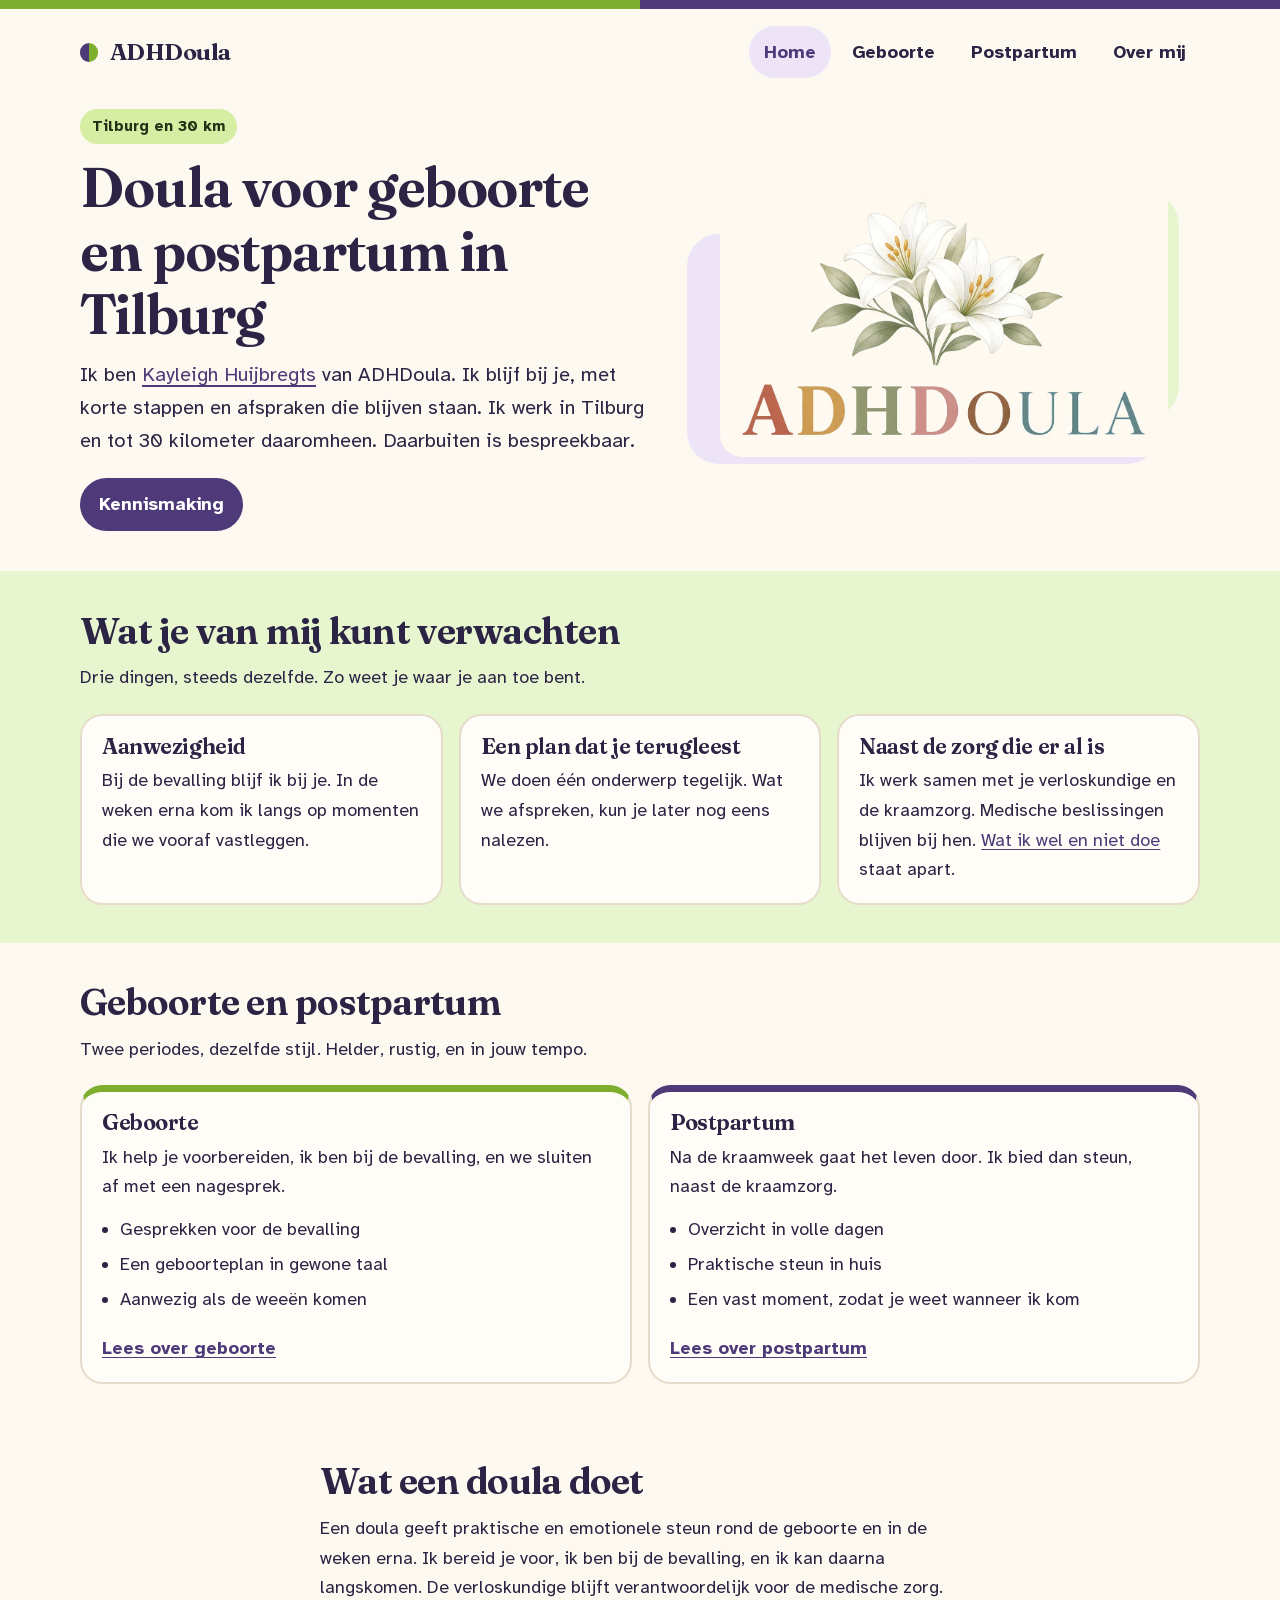
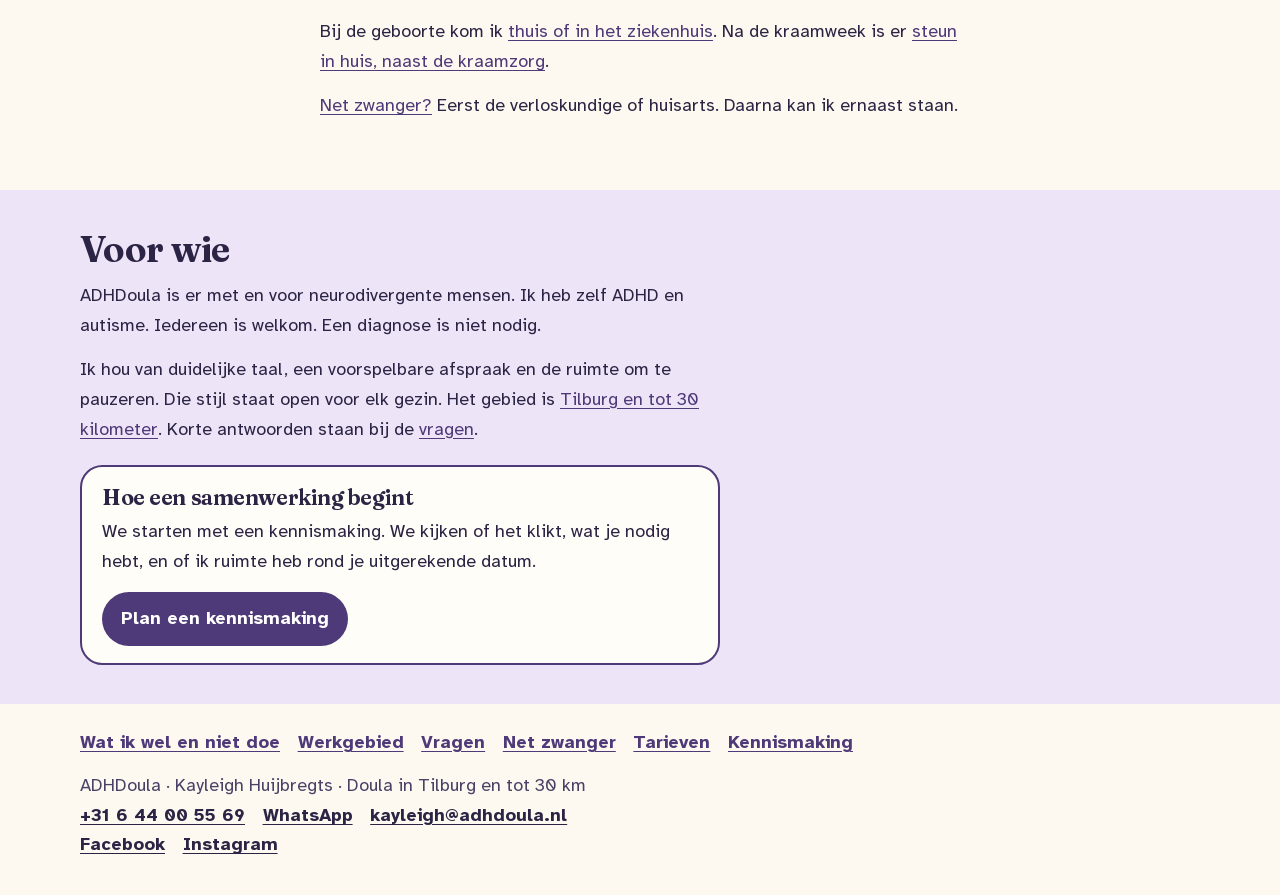
==== index.html @ a1ac937a "Zet WhatsApp weer bij het telefoonnummer. Hetzelfde nummer opent WhatsApp. De link staat in elke voe" ====
<!DOCTYPE html>
<html lang="nl">
<head>
  <meta charset="utf-8">
  <meta name="viewport" content="width=device-width, initial-scale=1">
  <title>Doula in Tilburg voor geboorte en postpartum | ADHDoula</title>
  <meta name="description" content="Kayleigh Huijbregts is doula voor geboorte en postpartum in Tilburg en tot 30 kilometer. Daarbuiten is bespreekbaar. Iedereen is welkom.">
  <link rel="icon" href="assets/logo.png" type="image/png">
  <link rel="stylesheet" href="css/styles.css">
  <link rel="canonical" href="https://www.adhdoula.nl/">
  <link rel="alternate" type="text/markdown" href="https://www.adhdoula.nl/index.md" title="Markdown">
  <meta property="og:title" content="Doula in Tilburg voor geboorte en postpartum | ADHDoula">
  <meta property="og:description" content="Kayleigh Huijbregts is doula voor geboorte en postpartum in Tilburg en tot 30 kilometer. Daarbuiten is bespreekbaar. Iedereen is welkom.">
  <meta property="og:url" content="https://www.adhdoula.nl/">
  <meta property="og:type" content="website">
  <meta property="og:locale" content="nl_NL">
  <meta property="og:site_name" content="ADHDoula">
  <meta property="og:image" content="https://www.adhdoula.nl/assets/logo.png">
  <script type="application/ld+json">
  {
    "@context": "https://schema.org",
    "@graph": [
      {
        "@type": "ProfessionalService",
        "@id": "https://www.adhdoula.nl/#practice",
        "name": "ADHDoula",
        "description": "Doula voor geboorte en postpartum in Tilburg en tot 30 kilometer daaromheen.",
        "url": "https://www.adhdoula.nl/",
        "image": "https://www.adhdoula.nl/assets/logo.png",
        "telephone": "+31644005569",
        "email": "kayleigh@adhdoula.nl",
        "areaServed": [
          { "@type": "City", "name": "Tilburg", "containedInPlace": { "@type": "Country", "name": "Nederland" } },
          {
            "@type": "GeoCircle",
            "geoMidpoint": { "@type": "GeoCoordinates", "latitude": 51.555, "longitude": 5.091 },
            "geoRadius": 30000
          }
        ],
        "founder": { "@id": "https://www.adhdoula.nl/over-mij.html#kayleigh" },
        "sameAs": [
          "https://www.facebook.com/p/ADHDoula-61594809255128/",
          "https://www.instagram.com/adhdoula_/"
        ],
        "knowsLanguage": "nl"
      },
      {
        "@type": "Person",
        "@id": "https://www.adhdoula.nl/over-mij.html#kayleigh",
        "name": "Kayleigh Huijbregts",
        "jobTitle": "Doula",
        "url": "https://www.adhdoula.nl/over-mij.html",
        "sameAs": [
          "https://www.facebook.com/p/ADHDoula-61594809255128/",
          "https://www.instagram.com/adhdoula_/"
        ],
        "worksFor": { "@id": "https://www.adhdoula.nl/#practice" }
      },
      {
        "@type": "WebSite",
        "@id": "https://www.adhdoula.nl/#website",
        "name": "ADHDoula",
        "url": "https://www.adhdoula.nl/",
        "inLanguage": "nl",
        "publisher": { "@id": "https://www.adhdoula.nl/#practice" }
      }
    ]
  }
  </script>
</head>
<body>
  <a class="skip" href="#inhoud">Ga naar de inhoud</a>
  <header class="site-header wrap">
    <a class="brand" href="index.html">
      <span class="brand-dot" aria-hidden="true"></span>
      ADHDoula
    </a>
    <nav class="nav" aria-label="Hoofdmenu">
      <a href="index.html" aria-current="page">Home</a>
      <a href="geboorte.html">Geboorte</a>
      <a href="postpartum.html">Postpartum</a>
      <a href="over-mij.html">Over mij</a>
    </nav>
  </header>

  <main id="inhoud">
    <section class="hero wrap">
      <div>
        <p class="kicker">Tilburg en 30 km</p>
        <h1>Doula voor geboorte en postpartum in Tilburg</h1>
        <p class="lede">Ik ben <a href="over-mij.html">Kayleigh Huijbregts</a> van ADHDoula. Ik blijf bij je, met korte stappen en afspraken die blijven staan. Ik werk in Tilburg en tot 30 kilometer daaromheen. Daarbuiten is bespreekbaar.</p>
        <a class="button" href="kennismaking.html">Kennismaking</a>
      </div>
      <div class="portrait">
        <img src="assets/logo.png" width="1223" height="748" alt="Logo van ADHDoula: twee witte lelies boven de naam.">
      </div>
    </section>

    <section class="band band-apple" aria-labelledby="verwachten">
      <div class="wrap">
        <div class="section-intro">
          <h2 id="verwachten">Wat je van mij kunt verwachten</h2>
          <p>Drie dingen, steeds dezelfde. Zo weet je waar je aan toe bent.</p>
        </div>
        <div class="cards">
          <article class="card">
            <h3>Aanwezigheid</h3>
            <p>Bij de bevalling blijf ik bij je. In de weken erna kom ik langs op momenten die we vooraf vastleggen.</p>
          </article>
          <article class="card">
            <h3>Een plan dat je terugleest</h3>
            <p>We doen één onderwerp tegelijk. Wat we afspreken, kun je later nog eens nalezen.</p>
          </article>
          <article class="card">
            <h3>Naast de zorg die er al is</h3>
            <p>Ik werk samen met je verloskundige en de kraamzorg. Medische beslissingen blijven bij hen. <a href="wel-en-niet.html">Wat ik wel en niet doe</a> staat apart.</p>
          </article>
        </div>
      </div>
    </section>

    <section class="band" aria-labelledby="diensten">
      <div class="wrap">
        <div class="section-intro">
          <h2 id="diensten">Geboorte en postpartum</h2>
          <p>Twee periodes, dezelfde stijl. Helder, rustig, en in jouw tempo.</p>
        </div>
        <div class="services">
          <article class="service">
            <h3>Geboorte</h3>
            <p>Ik help je voorbereiden, ik ben bij de bevalling, en we sluiten af met een nagesprek.</p>
            <ul>
              <li>Gesprekken voor de bevalling</li>
              <li>Een geboorteplan in gewone taal</li>
              <li>Aanwezig als de weeën komen</li>
            </ul>
            <a class="more" href="geboorte.html">Lees over geboorte</a>
          </article>
          <article class="service service-postpartum">
            <h3>Postpartum</h3>
            <p>Na de kraamweek gaat het leven door. Ik bied dan steun, naast de kraamzorg.</p>
            <ul>
              <li>Overzicht in volle dagen</li>
              <li>Praktische steun in huis</li>
              <li>Een vast moment, zodat je weet wanneer ik kom</li>
            </ul>
            <a class="more" href="postpartum.html">Lees over postpartum</a>
          </article>
        </div>
      </div>
    </section>

    <section class="band" aria-labelledby="wat-is">
      <div class="wrap prose">
        <h2 id="wat-is">Wat een doula doet</h2>
        <p>Een doula geeft praktische en emotionele steun rond de geboorte en in de weken erna. Ik bereid je voor, ik ben bij de bevalling, en ik kan daarna langskomen. De verloskundige blijft verantwoordelijk voor de medische zorg.</p>
        <p>Bij de geboorte kom ik <a href="geboorte.html">thuis of in het ziekenhuis</a>. Na de kraamweek is er <a href="postpartum.html">steun in huis, naast de kraamzorg</a>.</p>
        <p><a href="net-zwanger.html">Net zwanger?</a> Eerst de verloskundige of huisarts. Daarna kan ik ernaast staan.</p>
      </div>
    </section>

    <section class="band band-purple" aria-labelledby="voor-wie">
      <div class="wrap">
        <div class="section-intro">
          <h2 id="voor-wie">Voor wie</h2>
          <p>ADHDoula is er met en voor neurodivergente mensen. Ik heb zelf ADHD en autisme. Iedereen is welkom. Een diagnose is niet nodig.</p>
          <p>Ik hou van duidelijke taal, een voorspelbare afspraak en de ruimte om te pauzeren. Die stijl staat open voor elk gezin. Het gebied is <a href="werkgebied.html">Tilburg en tot 30 kilometer</a>. Korte antwoorden staan bij de <a href="vragen.html">vragen</a>.</p>
        </div>
        <div class="note">
          <h3>Hoe een samenwerking begint</h3>
          <p>We starten met een kennismaking. We kijken of het klikt, wat je nodig hebt, en of ik ruimte heb rond je uitgerekende datum.</p>
          <p><a class="button" href="kennismaking.html">Plan een kennismaking</a></p>
        </div>
      </div>
    </section>
  </main>

  <footer class="site-footer wrap">
    <nav class="footer-nav" aria-label="Meer over de praktijk">
      <a href="wel-en-niet.html">Wat ik wel en niet doe</a>
      <a href="werkgebied.html">Werkgebied</a>
      <a href="vragen.html">Vragen</a>
      <a href="net-zwanger.html">Net zwanger</a>
      <a href="tarieven.html">Tarieven</a>
      <a href="kennismaking.html">Kennismaking</a>
    </nav>
    <p>ADHDoula · Kayleigh Huijbregts · Doula in Tilburg en tot 30 km</p>
    <p class="footer-contact"><a href="tel:+31644005569">+31 6 44 00 55 69</a><a href="https://wa.me/31644005569">WhatsApp</a><a href="mailto:kayleigh@adhdoula.nl">kayleigh@adhdoula.nl</a></p>
    <p class="footer-contact"><a rel="me" href="https://www.facebook.com/p/ADHDoula-61594809255128/">Facebook</a><a rel="me" href="https://www.instagram.com/adhdoula_/">Instagram</a></p>
  </footer>
</body>
</html>
---- css/styles.css ----
/* Atkinson Hyperlegible © Braille Institute. Fraunces © The Fraunces Project Authors.
   Both under the SIL Open Font License 1.1. Latin subset only. */

@font-face {
  font-family: "Atkinson Hyperlegible";
  font-style: normal;
  font-weight: 400;
  font-display: swap;
  src: url("../assets/fonts/atkinson-regular.woff2") format("woff2");
}

@font-face {
  font-family: "Atkinson Hyperlegible";
  font-style: italic;
  font-weight: 400;
  font-display: swap;
  src: url("../assets/fonts/atkinson-italic.woff2") format("woff2");
}

@font-face {
  font-family: "Atkinson Hyperlegible";
  font-style: normal;
  font-weight: 700;
  font-display: swap;
  src: url("../assets/fonts/atkinson-bold.woff2") format("woff2");
}

@font-face {
  font-family: "Fraunces";
  font-style: normal;
  font-weight: 500 700;
  font-display: swap;
  src: url("../assets/fonts/fraunces-latin.woff2") format("woff2");
}

:root {
  --cream: #fdf9f0;
  --ink: #2c2444;
  --ink-soft: #4a4166;
  --purple: #4e3a78;
  --apple: #7eae2e;
  --apple-deep: #2f5d12;
  --apple-soft: #e7f6cf;
  --apple-mid: #d5eea4;
  --purple-soft: #ede4f8;
  --line: #e6dccb;
  --serif: "Fraunces", "Iowan Old Style", Palatino, Georgia, serif;
  --sans: "Atkinson Hyperlegible", "Avenir Next", "Segoe UI", sans-serif;
  --wrap: 70rem;
  --content: 40rem;
}

*,
*::before,
*::after {
  box-sizing: border-box;
}

html {
  scroll-behavior: auto;
}

body {
  margin: 0;
  background: var(--cream);
  color: var(--ink);
  font-family: var(--sans);
  font-size: 1.125rem;
  line-height: 1.65;
  overflow-x: clip;
}

body::before {
  content: "";
  display: block;
  height: 0.55rem;
  background: linear-gradient(90deg, var(--apple) 0 50%, var(--purple) 50% 100%);
}

img {
  max-width: 100%;
  height: auto;
  display: block;
}

a {
  color: var(--purple);
  text-underline-offset: 0.18em;
}

a:hover {
  color: var(--apple-deep);
}

:focus-visible {
  outline: 3px solid var(--apple-deep);
  outline-offset: 3px;
}

.skip {
  position: absolute;
  left: 1rem;
  top: -4rem;
  background: var(--ink);
  color: var(--cream);
  padding: 0.6rem 0.9rem;
  border-radius: 0.6rem;
  z-index: 5;
}

.skip:focus {
  top: 0.8rem;
}

.wrap {
  width: min(calc(100% - 2rem), var(--wrap));
  margin-inline: auto;
}

.site-header {
  display: flex;
  align-items: center;
  justify-content: space-between;
  gap: 1rem;
  padding: 1.1rem 0 0.4rem;
}

.brand {
  display: inline-flex;
  align-items: center;
  gap: 0.7rem;
  color: var(--ink);
  text-decoration: none;
  font-family: var(--serif);
  font-size: 1.45rem;
  font-weight: 650;
  letter-spacing: -0.02em;
}

.brand-dot {
  width: 1.15rem;
  height: 1.15rem;
  border-radius: 50%;
  background: conic-gradient(var(--apple) 0 50%, var(--purple) 50% 100%);
  flex: none;
}

.nav {
  display: flex;
  flex-wrap: wrap;
  gap: 0.35rem;
}

.nav a {
  color: var(--ink);
  text-decoration: none;
  font-weight: 700;
  padding: 0.7rem 0.95rem;
  border-radius: 999px;
  min-height: 2.75rem;
  display: inline-flex;
  align-items: center;
}

.nav a[aria-current="page"] {
  background: var(--purple-soft);
  color: var(--purple);
}

.nav a:hover {
  background: var(--apple-soft);
  color: var(--apple-deep);
}

.hero {
  display: grid;
  grid-template-columns: minmax(0, 1.05fr) minmax(0, 0.95fr);
  gap: 2rem 2.5rem;
  align-items: center;
  padding: 1.5rem 0 2.5rem;
}

.hero > * {
  min-width: 0;
}

.kicker {
  display: inline-block;
  margin: 0 0 0.8rem;
  padding: 0.3rem 0.75rem;
  border-radius: 999px;
  background: var(--apple-mid);
  color: #243016;
  font-weight: 700;
  font-size: 0.95rem;
}

h1,
h2,
h3 {
  font-family: var(--serif);
  font-weight: 650;
  line-height: 1.15;
  letter-spacing: -0.02em;
  margin: 0 0 0.7rem;
}

h1 {
  font-size: clamp(2.15rem, 4.4vw, 3.45rem);
  max-width: 16em;
}

h2 {
  font-size: clamp(1.7rem, 3vw, 2.3rem);
}

h3 {
  font-size: 1.35rem;
  margin-bottom: 0.4rem;
}

.lede {
  font-size: 1.25rem;
  max-width: 36rem;
  margin: 0 0 1.3rem;
}

.button {
  display: inline-flex;
  align-items: center;
  min-height: 3rem;
  padding: 0.75rem 1.2rem;
  border-radius: 999px;
  background: var(--purple);
  color: #fff;
  font-weight: 700;
  text-decoration: none;
}

.button:hover {
  background: var(--apple-deep);
  color: #fff;
}

.portrait {
  position: relative;
  min-height: 18rem;
  display: grid;
  place-items: center;
}

.portrait::before,
.portrait::after {
  content: "";
  position: absolute;
  border-radius: 2rem;
}

.portrait::before {
  inset: 6% 4% 16% 10%;
  background: var(--apple-soft);
}

.portrait::after {
  inset: 20% 8% 0 0;
  background: var(--purple-soft);
}

.portrait img.portrait-photo {
  width: min(100%, 24rem);
  height: auto;
  object-fit: contain;
}

.portrait img {
  position: relative;
  z-index: 1;
  width: min(100%, 28rem);
  background: var(--cream);
  border-radius: 1.4rem;
}

.band {
  padding: 2.4rem 0;
}

.band-apple {
  background: var(--apple-soft);
}

.band-purple {
  background: var(--purple-soft);
}

.section-intro {
  max-width: var(--content);
  margin-bottom: 1.3rem;
}

.section-intro p,
.prose p {
  margin: 0 0 0.9rem;
}

.cards,
.services {
  display: grid;
  gap: 1rem;
}

.cards {
  grid-template-columns: repeat(3, minmax(0, 1fr));
}

.services {
  grid-template-columns: repeat(2, minmax(0, 1fr));
}

.card,
.service,
.note {
  background: #fffdf8;
  border: 2px solid var(--line);
  border-radius: 1.4rem;
  padding: 1.2rem 1.25rem 1.1rem;
}

.card p,
.service p,
.note p {
  margin: 0;
}

.service {
  border-top: 0.45rem solid var(--apple);
}

.note {
  border-color: var(--purple);
}

.note p + p {
  margin-top: 0.95rem;
}

.service-postpartum {
  border-top-color: var(--purple);
}

.service ul,
.steps {
  margin: 0.8rem 0 0;
  padding-left: 1.15rem;
}

.service li,
.steps li {
  margin: 0.35rem 0;
}

.prose {
  max-width: var(--content);
  padding-bottom: 1rem;
}

.note {
  max-width: var(--content);
  border: 2px solid var(--purple);
}

.crumbs {
  margin: 0 0 0.7rem;
  color: var(--ink-soft);
  font-size: 0.95rem;
}

.crumbs a {
  font-weight: 700;
}

.page-intro {
  padding: 1.7rem 0 0.2rem;
}

.page-intro h1 {
  max-width: 18em;
}

.more {
  display: inline-block;
  margin-top: 0.85rem;
  font-weight: 700;
}

.site-footer {
  padding: 1.5rem 0 2.2rem;
  color: var(--ink-soft);
}

.footer-nav {
  display: flex;
  flex-wrap: wrap;
  gap: 0.35rem 1.1rem;
  margin-bottom: 0.85rem;
}

.footer-nav a {
  font-weight: 700;
}

.footer-nav a[aria-current="page"] {
  color: var(--apple-deep);
}

.site-footer p {
  margin: 0;
}

.footer-contact {
  display: flex;
  flex-wrap: wrap;
  gap: 0.35rem 1.1rem;
  margin-top: 0.7rem;
}

.footer-contact a {
  color: var(--ink);
  font-weight: 700;
}

.contact-link {
  font-size: 1.35rem;
  font-weight: 700;
}

.service .contact-note {
  margin-top: 0.45rem;
}

.social-line {
  margin: 1.1rem 0 0;
}

.form-card {
  max-width: var(--content);
  background: #fffdf8;
  border: 2px solid var(--line);
  border-radius: 1.4rem;
  padding: 1.25rem 1.25rem 1.35rem;
}

.form-row {
  margin: 0 0 1.05rem;
}

.form-row label {
  display: block;
  margin-bottom: 0.35rem;
  font-weight: 700;
}

.form-row .hint {
  display: block;
  margin-top: 0.3rem;
  color: var(--ink-soft);
  font-size: 0.95rem;
}

.form-row input,
.form-row textarea {
  width: 100%;
  margin: 0;
  padding: 0.75rem 0.85rem;
  border: 2px solid var(--line);
  border-radius: 0.9rem;
  background: #fff;
  color: var(--ink);
  font: inherit;
  font-size: 1.125rem;
}

.form-row textarea {
  min-height: 9rem;
  resize: vertical;
}

.form-row input:focus,
.form-row textarea:focus {
  outline: 3px solid var(--purple);
  outline-offset: 2px;
  border-color: var(--purple);
}

button.button {
  border: 0;
  cursor: pointer;
  font: inherit;
  font-weight: 700;
}

.form-honey {
  display: none;
}

.poster {
  max-width: 40rem;
  margin: 0 auto;
  padding: 1.4rem 1.2rem 1.15rem;
  background: #fffdf8;
  border: 2px solid var(--line);
  border-radius: 1.6rem;
}

.poster-lilies {
  width: min(18rem, 78%);
  height: auto;
  margin: 0.2rem auto 1.15rem;
}

.poster-steps {
  list-style: none;
  margin: 0;
  padding: 0;
  display: grid;
  gap: 0.8rem;
}

.poster-steps li {
  display: grid;
  grid-template-columns: auto minmax(0, 1fr);
  gap: 0.35rem 0.95rem;
  align-items: center;
  margin: 0;
  padding: 0.95rem 1.1rem;
  border-radius: 1.25rem;
}

.step-num {
  font-family: var(--serif);
  font-weight: 650;
  font-size: 2.5rem;
  line-height: 1;
  min-width: 1.5rem;
}

.step-title {
  margin: 0;
  font-weight: 700;
  font-size: 1.2rem;
  line-height: 1.3;
}

.step-note {
  margin: 0.15rem 0 0;
  color: var(--ink-soft);
  font-size: 1.05rem;
  line-height: 1.4;
}

/* Alleen deze poster, dezelfde drie pastels als de social post. Geen nieuwe huiskleur. */
.step-midwife { background: #d0e8c8; }
.step-thoughts { background: #b8e0f0; }
.step-one { background: #d0c8f0; }

.page-net-zwanger .page-intro {
  padding-bottom: 0.6rem;
}

.page-net-zwanger .page-intro h1 {
  margin-bottom: 1.15rem;
}

.page-net-zwanger .lede {
  line-height: 1.55;
  margin-bottom: 0.4rem;
}

.page-net-zwanger .section-intro h2,
.page-net-zwanger .prose h2,
.page-net-zwanger .note h2 {
  margin-bottom: 1rem;
}

.page-net-zwanger .prose h2 {
  margin-top: 2.6rem;
}

.page-net-zwanger .prose h2:first-child {
  margin-top: 0.2rem;
}

.page-net-zwanger .prose p,
.page-net-zwanger .section-intro p {
  line-height: 1.6;
  margin-bottom: 1.05rem;
}

.page-net-zwanger .prose ul {
  margin: 0.3rem 0 1.2rem;
}

.page-net-zwanger .step-note {
  margin-top: 0.4rem;
}

.page-net-zwanger .poster-steps {
  gap: 1rem;
}

.poster-sign {
  margin: 1.05rem 0 0.15rem;
  text-align: center;
  font-family: var(--serif);
  font-weight: 650;
  font-size: 1.55rem;
  letter-spacing: -0.02em;
}

.price-board {
  display: grid;
  grid-template-columns: repeat(3, minmax(0, 1fr));
  gap: 0.9rem;
  margin: 0;
  padding: 0;
}

.price-board-compare {
  align-items: stretch;
}

.price-card {
  position: relative;
  display: flex;
  flex-direction: column;
  gap: 0.55rem;
  margin: 0;
  padding: 1.15rem 1rem 1rem;
  background: #fffdf8;
  border: 2px solid var(--line);
  border-radius: 1.4rem;
}

.price-board-compare .price-card-birth {
  display: flex;
  gap: 0;
  padding: 2.6rem 1rem 1rem;
}

.price-board-compare .price-card-birth > h3 {
  min-height: 3.5rem;
}

.price-board-compare .price-row {
  min-height: 5.6rem;
}

.price-board-compare .price-row-hours {
  min-height: 7.5rem;
}

.price-card-birth {
  padding-top: 2.7rem;
}

.price-card-standard {
  border-color: var(--purple);
  background: #fff;
}

.price-flag {
  position: absolute;
  top: 0.85rem;
  left: 1rem;
  margin: 0;
  padding: 0.2rem 0.65rem;
  border-radius: 999px;
  background: var(--apple-mid);
  color: #243016;
  font-weight: 700;
  font-size: 0.95rem;
}

.price-card h3 {
  margin: 0;
  font-size: 1.45rem;
}

.price-amount {
  margin: 0;
  font-family: var(--serif);
  font-weight: 650;
  font-size: clamp(2rem, 3vw, 2.5rem);
  line-height: 1;
  letter-spacing: -0.03em;
}

.price-vat {
  margin: -0.2rem 0 0.2rem;
  color: var(--ink-soft);
  font-size: 1rem;
}

.price-row {
  margin: 0;
  padding-top: 0.55rem;
  border-top: 2px solid var(--line);
}

.price-label {
  margin: 0;
  color: var(--ink-soft);
  font-size: 0.95rem;
  line-height: 1.3;
}

.price-value {
  margin: 0.1rem 0 0;
  font-weight: 700;
  line-height: 1.35;
}

.price-hours {
  display: block;
  font-family: var(--serif);
  font-size: 1.45rem;
  font-weight: 650;
  line-height: 1.1;
}

.price-row-hours {
  margin-inline: 0.55rem;
  padding: 0.45rem 0.5rem 0.4rem;
  border-top: 0;
  border-radius: 0.8rem;
  background: var(--apple-soft);
}



@media (max-width: 860px) {
  .hero,
  .cards,
  .services,
  .price-board,
  .site-header {
    grid-template-columns: minmax(0, 1fr);
    display: grid;
  }

  .site-header {
    justify-items: start;
  }

  .nav {
    flex-wrap: wrap;
    padding-bottom: 0.2rem;
  }

  h1 {
    max-width: none;
  }
}

@media (prefers-reduced-motion: reduce) {
  html {
    scroll-behavior: auto;
  }
}
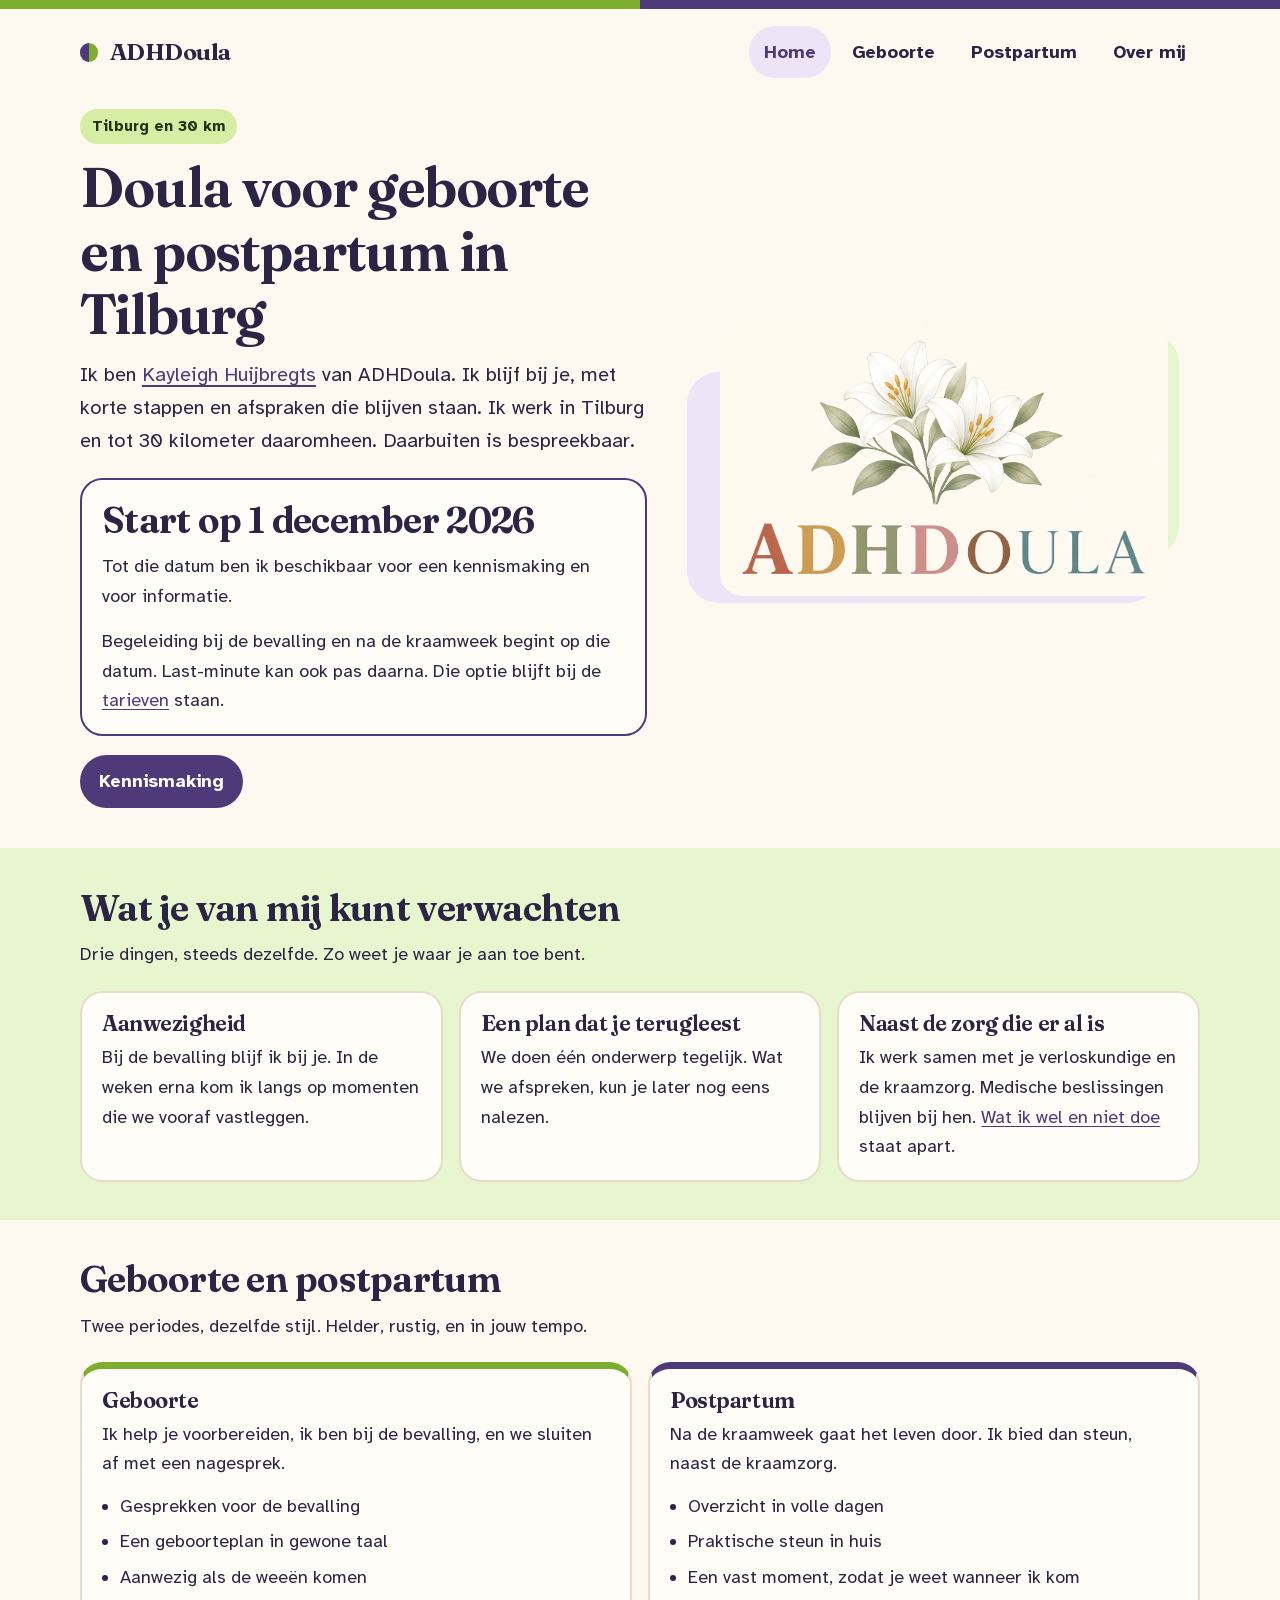
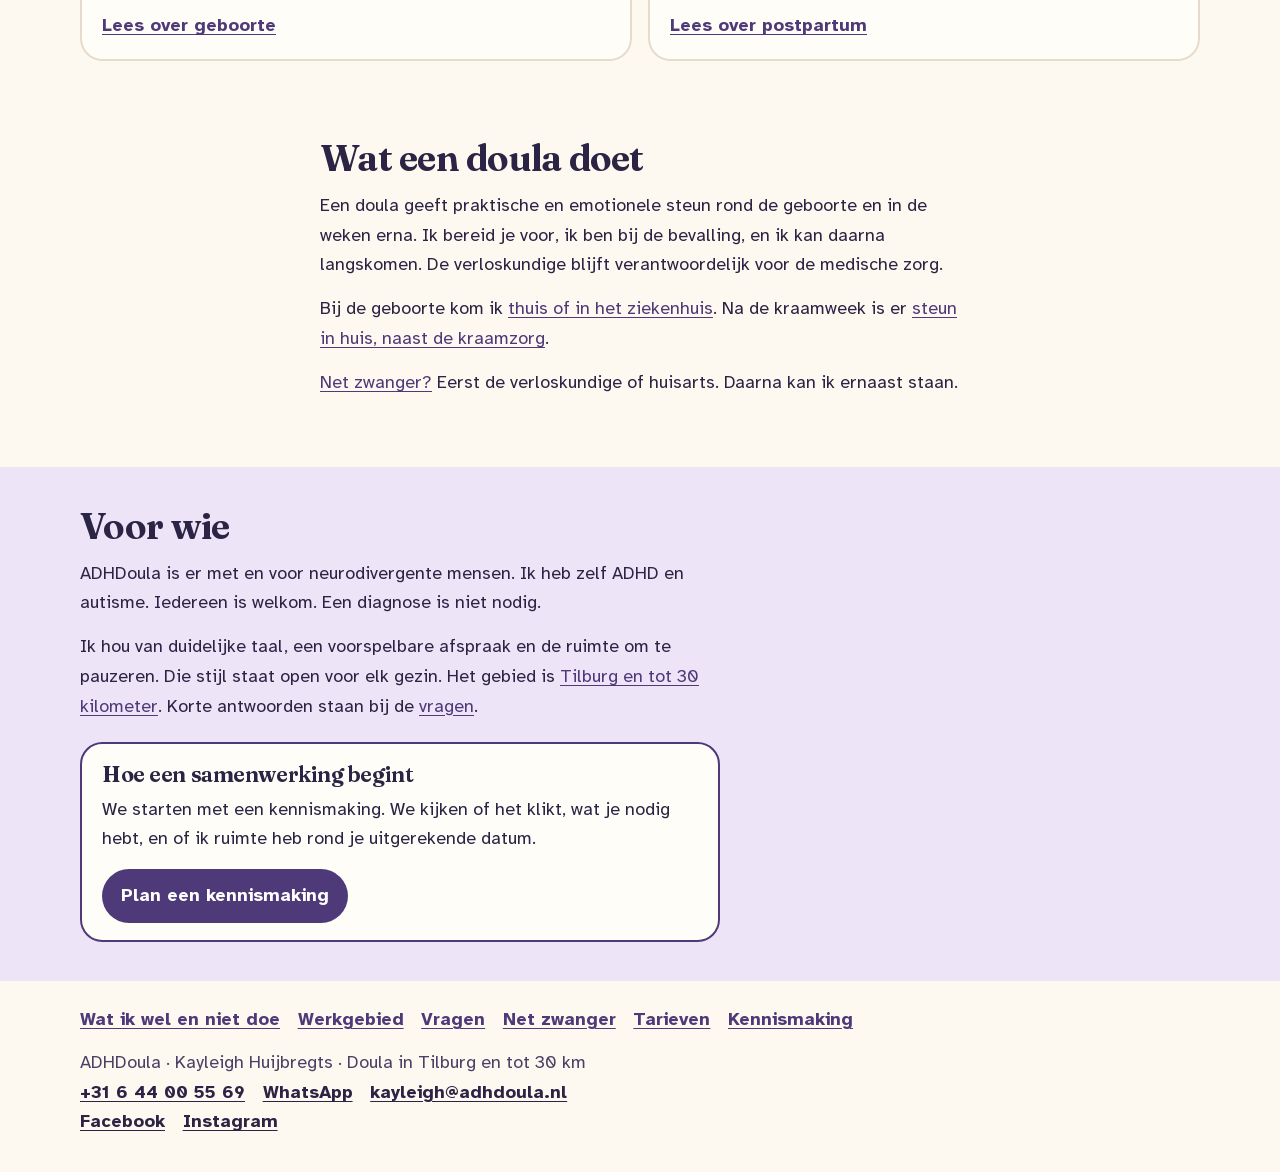
==== commit 6254e766: "Zet de start op 1 december 2026 op de site. Tot die datum kan iemand een kennismaking plannen en inf" ====
--- a/index.html
+++ b/index.html
@@ -89,6 +89,11 @@
         <p class="kicker">Tilburg en 30 km</p>
         <h1>Doula voor geboorte en postpartum in Tilburg</h1>
         <p class="lede">Ik ben <a href="over-mij.html">Kayleigh Huijbregts</a> van ADHDoula. Ik blijf bij je, met korte stappen en afspraken die blijven staan. Ik werk in Tilburg en tot 30 kilometer daaromheen. Daarbuiten is bespreekbaar.</p>
+        <div class="note">
+          <h2>Start op 1 december 2026</h2>
+          <p>Tot die datum ben ik beschikbaar voor een kennismaking en voor informatie.</p>
+          <p>Begeleiding bij de bevalling en na de kraamweek begint op die datum. Last-minute kan ook pas daarna. Die optie blijft bij de <a href="tarieven.html">tarieven</a> staan.</p>
+        </div>
         <a class="button" href="kennismaking.html">Kennismaking</a>
       </div>
       <div class="portrait">
--- a/css/styles.css
+++ b/css/styles.css
@@ -343,6 +343,10 @@
   margin-top: 0.95rem;
 }
 
+.hero .note {
+  margin: 0 0 1.2rem;
+}
+
 .service-postpartum {
   border-top-color: var(--purple);
 }
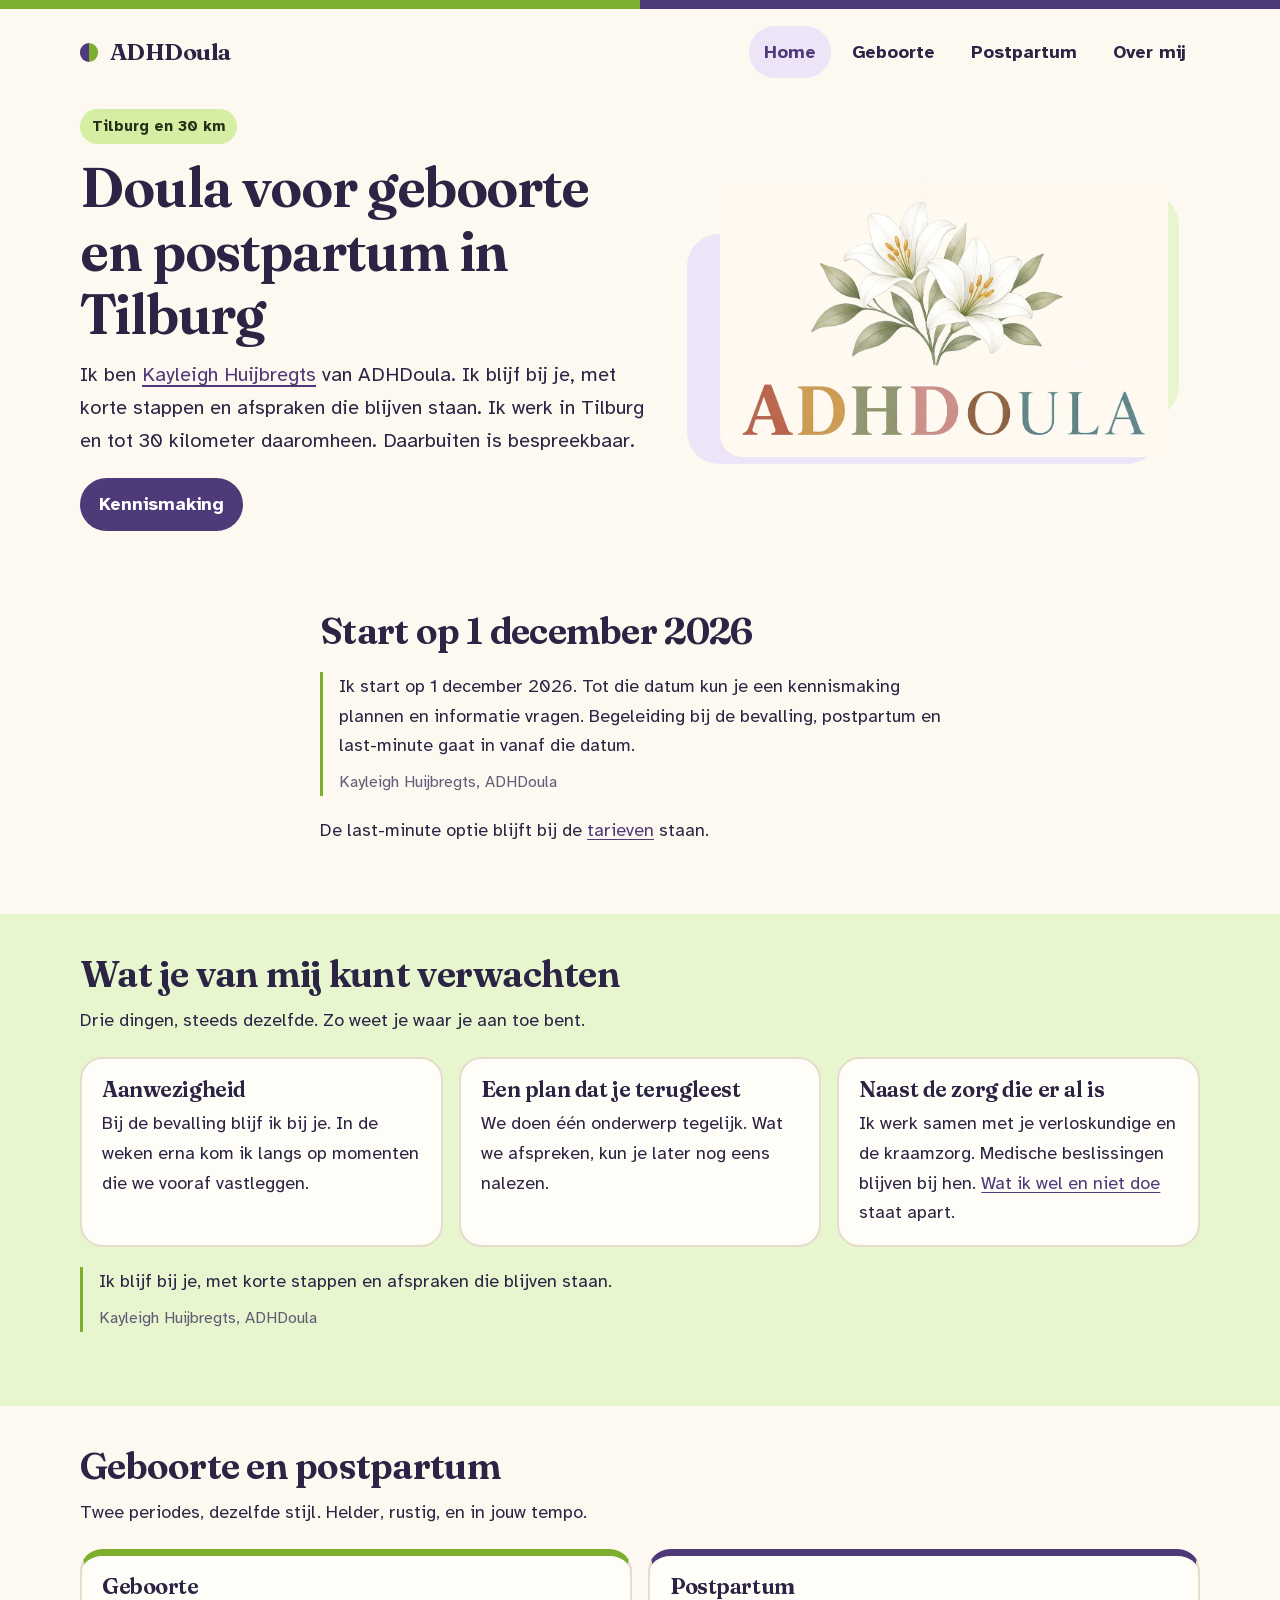
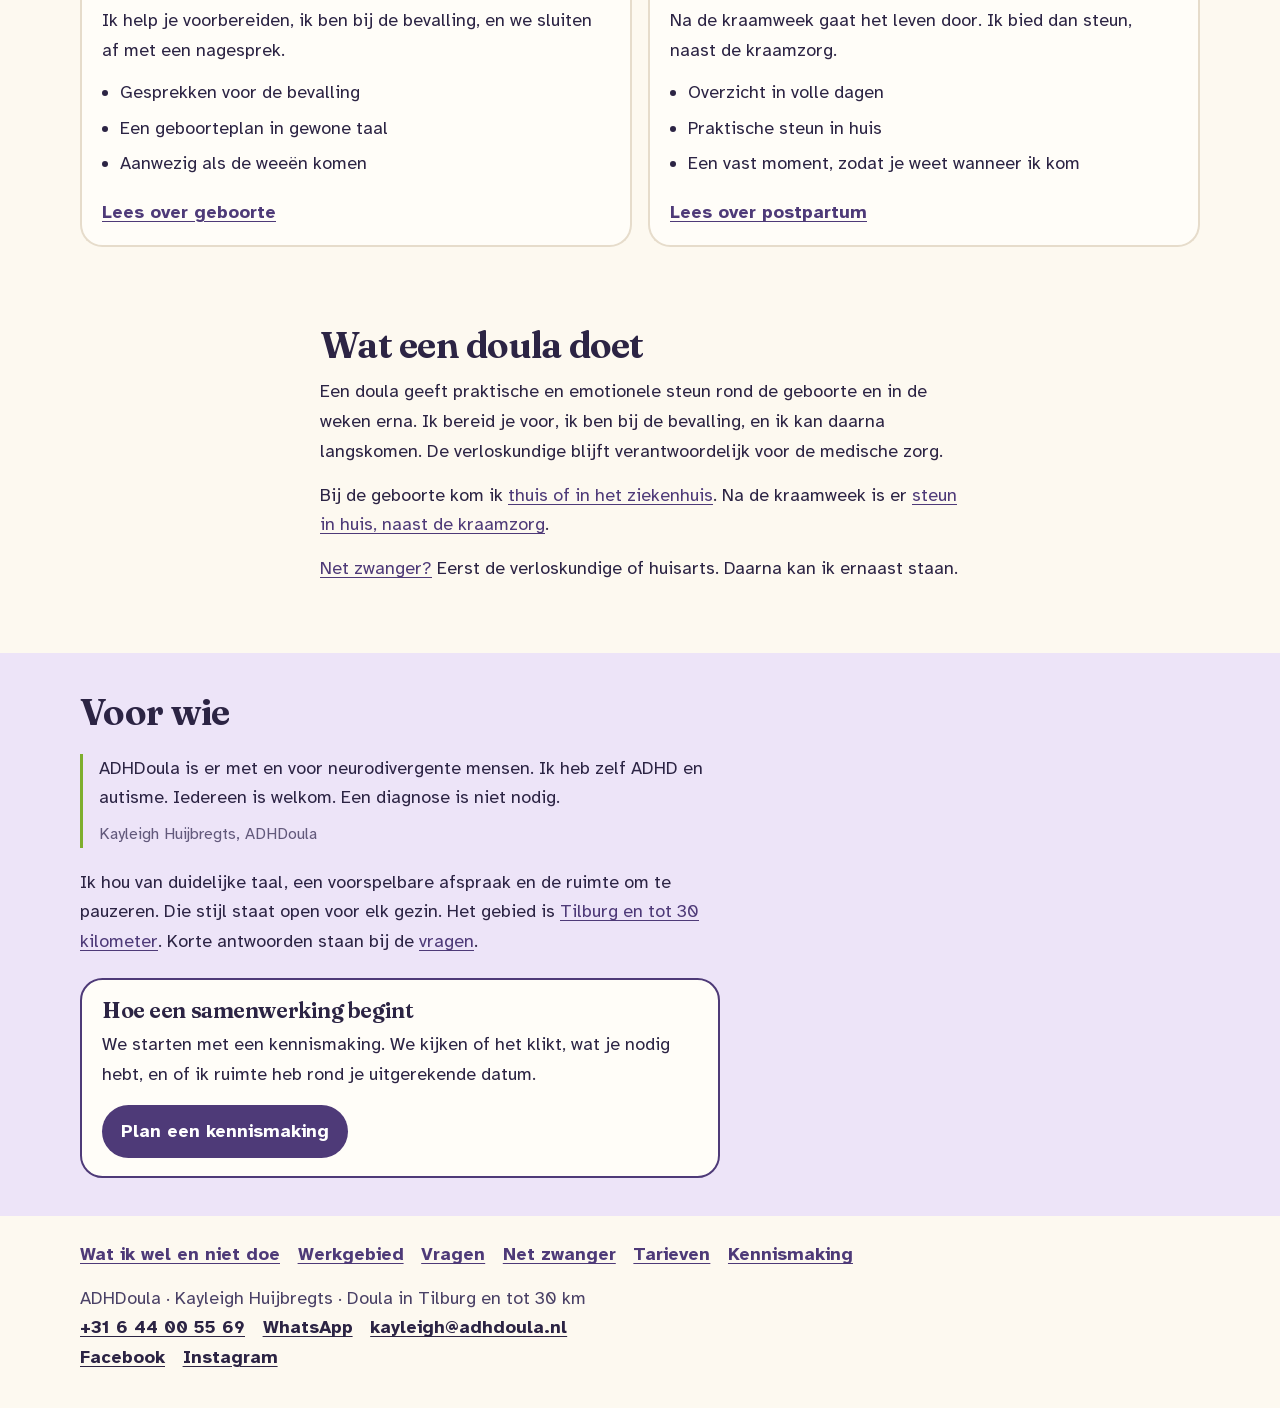
==== commit 1eabfdb7: "Markeer goedgekeurde citeerbare blokken A–J Voeg calm cite-block markup en CSS toe voor de goedgekeu" ====
--- a/index.html
+++ b/index.html
@@ -16,6 +16,12 @@
   <meta property="og:locale" content="nl_NL">
   <meta property="og:site_name" content="ADHDoula">
   <meta property="og:image" content="https://www.adhdoula.nl/assets/logo.png">
+  <meta property="og:image:width" content="1223">
+  <meta property="og:image:height" content="748">
+  <meta name="twitter:card" content="summary_large_image">
+  <meta name="twitter:title" content="Doula in Tilburg voor geboorte en postpartum | ADHDoula">
+  <meta name="twitter:description" content="Kayleigh Huijbregts is doula voor geboorte en postpartum in Tilburg en tot 30 kilometer. Daarbuiten is bespreekbaar. Iedereen is welkom.">
+  <meta name="twitter:image" content="https://www.adhdoula.nl/assets/logo.png">
   <script type="application/ld+json">
   {
     "@context": "https://schema.org",
@@ -29,6 +35,7 @@
         "image": "https://www.adhdoula.nl/assets/logo.png",
         "telephone": "+31644005569",
         "email": "kayleigh@adhdoula.nl",
+        "priceRange": "€60-€2350",
         "areaServed": [
           { "@type": "City", "name": "Tilburg", "containedInPlace": { "@type": "Country", "name": "Nederland" } },
           {
@@ -50,6 +57,7 @@
         "name": "Kayleigh Huijbregts",
         "jobTitle": "Doula",
         "url": "https://www.adhdoula.nl/over-mij.html",
+        "image": "https://www.adhdoula.nl/assets/kayleigh.jpg",
         "sameAs": [
           "https://www.facebook.com/p/ADHDoula-61594809255128/",
           "https://www.instagram.com/adhdoula_/"
@@ -89,15 +97,21 @@
         <p class="kicker">Tilburg en 30 km</p>
         <h1>Doula voor geboorte en postpartum in Tilburg</h1>
         <p class="lede">Ik ben <a href="over-mij.html">Kayleigh Huijbregts</a> van ADHDoula. Ik blijf bij je, met korte stappen en afspraken die blijven staan. Ik werk in Tilburg en tot 30 kilometer daaromheen. Daarbuiten is bespreekbaar.</p>
-        <div class="note">
-          <h2>Start op 1 december 2026</h2>
-          <p>Tot die datum ben ik beschikbaar voor een kennismaking en voor informatie.</p>
-          <p>Begeleiding bij de bevalling en na de kraamweek begint op die datum. Last-minute kan ook pas daarna. Die optie blijft bij de <a href="tarieven.html">tarieven</a> staan.</p>
-        </div>
         <a class="button" href="kennismaking.html">Kennismaking</a>
       </div>
       <div class="portrait">
         <img src="assets/logo.png" width="1223" height="748" alt="Logo van ADHDoula: twee witte lelies boven de naam.">
+      </div>
+    </section>
+
+    <section class="band" aria-labelledby="start">
+      <div class="wrap prose">
+        <h2 id="start">Start op 1 december 2026</h2>
+        <blockquote class="cite-block">
+          <p>Ik start op 1 december 2026. Tot die datum kun je een kennismaking plannen en informatie vragen. Begeleiding bij de bevalling, postpartum en last-minute gaat in vanaf die datum.</p>
+          <footer><cite>Kayleigh Huijbregts, ADHDoula</cite></footer>
+        </blockquote>
+        <p>De last-minute optie blijft bij de <a href="tarieven.html">tarieven</a> staan.</p>
       </div>
     </section>
 
@@ -120,6 +134,12 @@
             <h3>Naast de zorg die er al is</h3>
             <p>Ik werk samen met je verloskundige en de kraamzorg. Medische beslissingen blijven bij hen. <a href="wel-en-niet.html">Wat ik wel en niet doe</a> staat apart.</p>
           </article>
+        </div>
+        <div class="prose">
+          <blockquote class="cite-block">
+            <p>Ik blijf bij je, met korte stappen en afspraken die blijven staan.</p>
+            <footer><cite>Kayleigh Huijbregts, ADHDoula</cite></footer>
+          </blockquote>
         </div>
       </div>
     </section>
@@ -168,7 +188,10 @@
       <div class="wrap">
         <div class="section-intro">
           <h2 id="voor-wie">Voor wie</h2>
-          <p>ADHDoula is er met en voor neurodivergente mensen. Ik heb zelf ADHD en autisme. Iedereen is welkom. Een diagnose is niet nodig.</p>
+          <blockquote class="cite-block">
+            <p>ADHDoula is er met en voor neurodivergente mensen. Ik heb zelf ADHD en autisme. Iedereen is welkom. Een diagnose is niet nodig.</p>
+            <footer><cite>Kayleigh Huijbregts, ADHDoula</cite></footer>
+          </blockquote>
           <p>Ik hou van duidelijke taal, een voorspelbare afspraak en de ruimte om te pauzeren. Die stijl staat open voor elk gezin. Het gebied is <a href="werkgebied.html">Tilburg en tot 30 kilometer</a>. Korte antwoorden staan bij de <a href="vragen.html">vragen</a>.</p>
         </div>
         <div class="note">
--- a/css/styles.css
+++ b/css/styles.css
@@ -266,6 +266,17 @@
   background: var(--purple-soft);
 }
 
+.page-photo {
+  margin: 1.4rem 0 0.4rem;
+}
+
+.page-photo img {
+  width: min(100%, 28rem);
+  height: auto;
+  border-radius: 1.4rem;
+  display: block;
+}
+
 .portrait img.portrait-photo {
   width: min(100%, 24rem);
   height: auto;
@@ -770,3 +781,32 @@
     scroll-behavior: auto;
   }
 }
+
+.cite-block {
+  margin: 1.25rem 0;
+  padding: 0 0 0 1rem;
+  border-left: 3px solid var(--apple);
+  font-style: normal;
+  color: var(--ink);
+}
+
+.cite-block p {
+  margin: 0;
+}
+
+.cite-block footer {
+  margin: 0;
+}
+
+.cite-block cite {
+  display: block;
+  margin-top: 0.5rem;
+  font-size: 0.9em;
+  font-style: normal;
+  color: var(--ink-soft);
+  opacity: 0.85;
+}
+
+.prose .cite-block {
+  max-width: var(--content);
+}
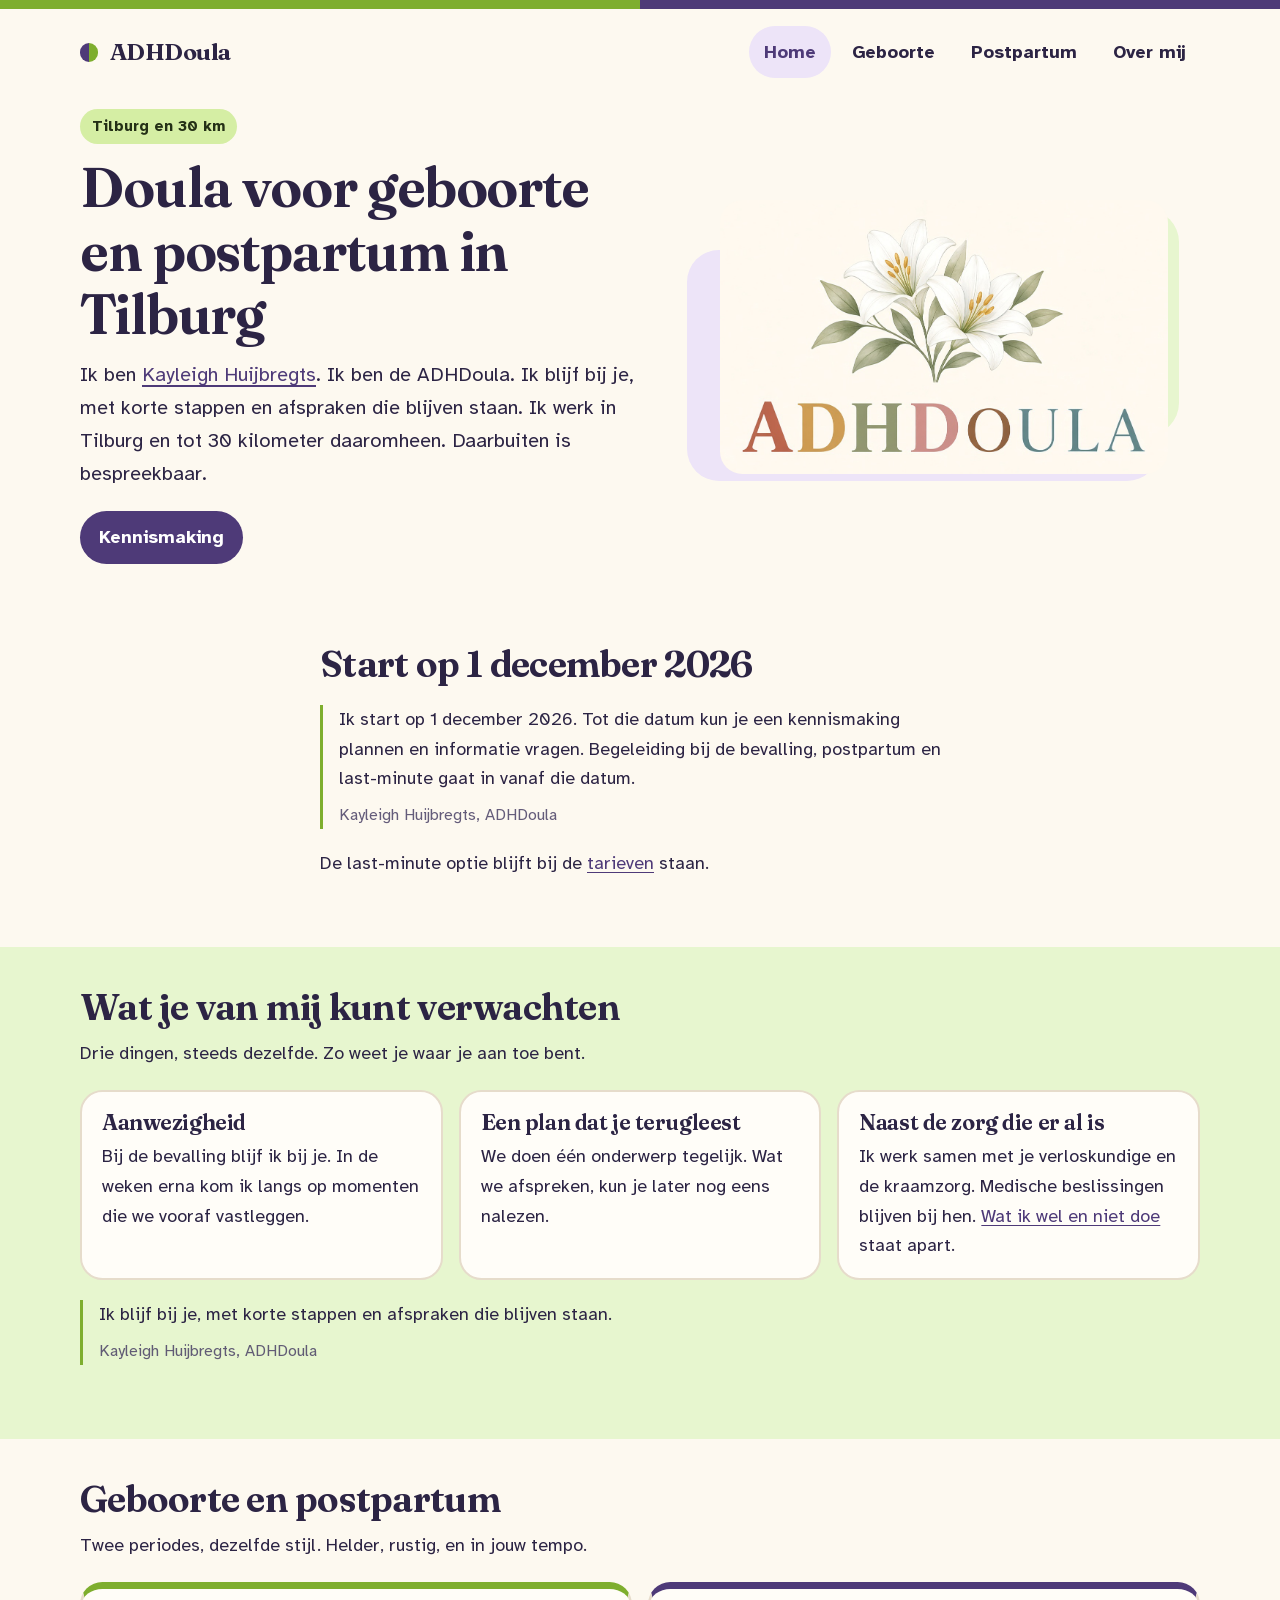
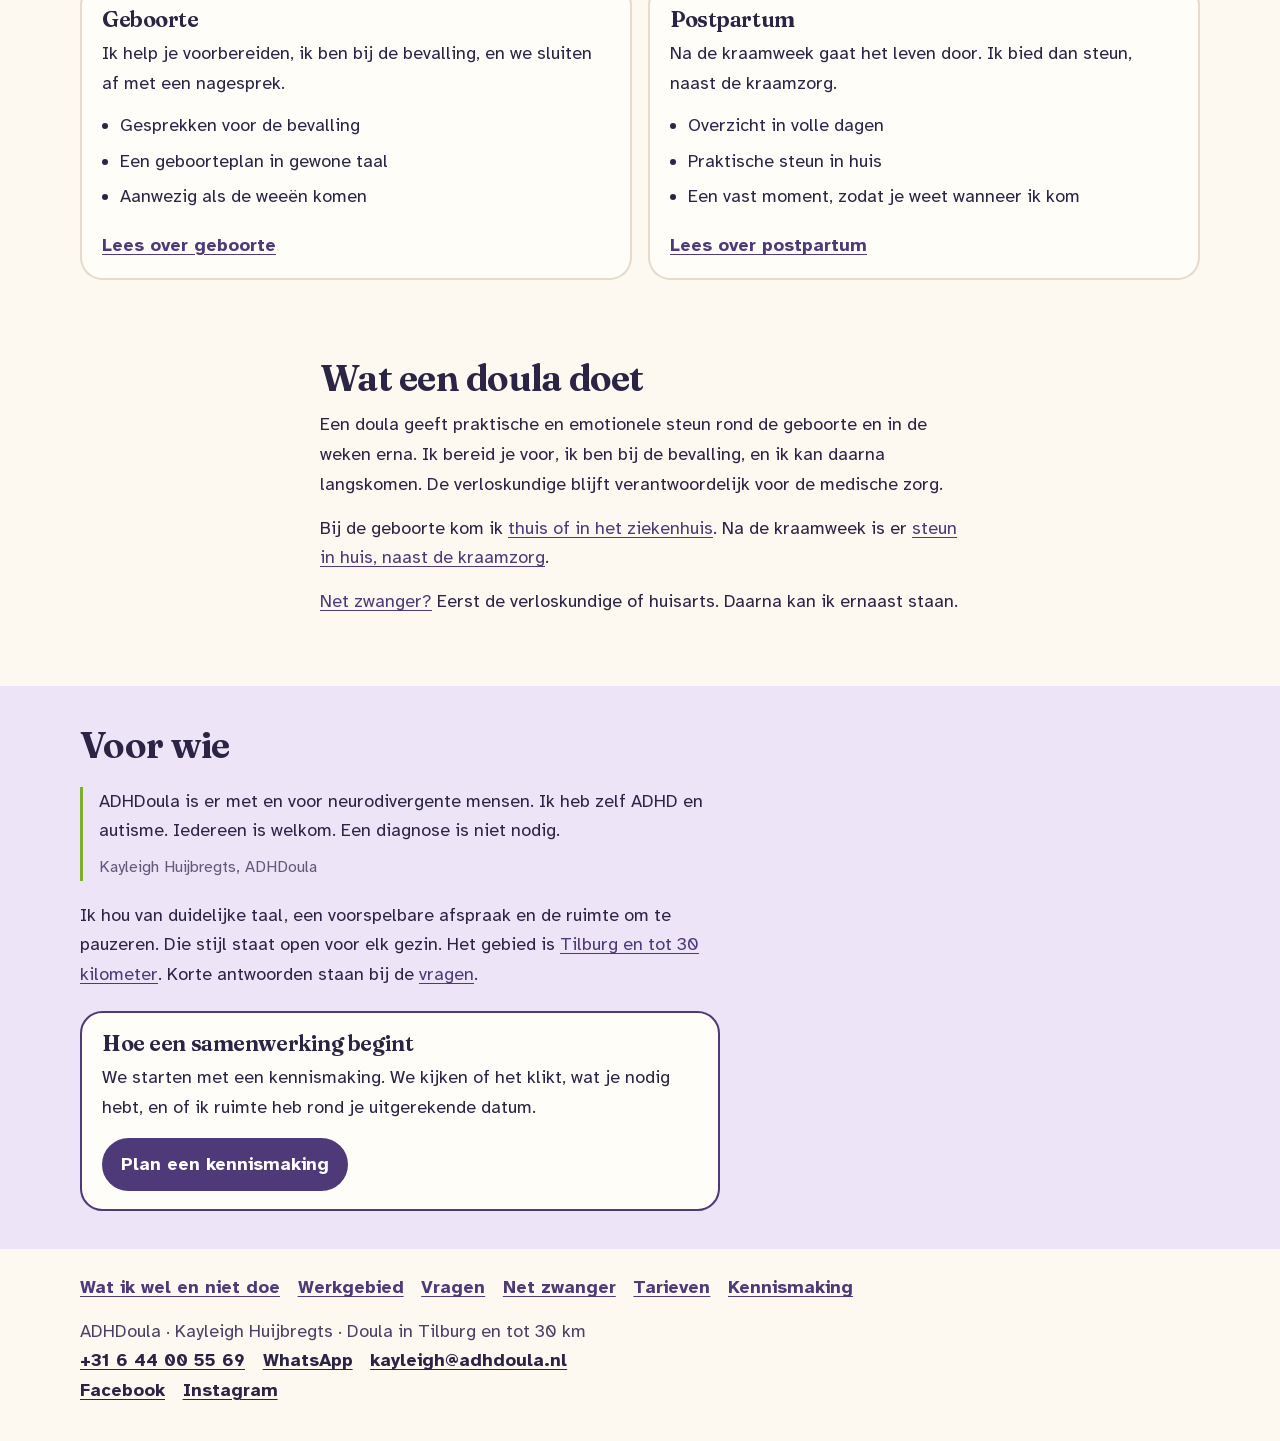
==== commit c5ae8929: "Zeg dat Kayleigh de ADHDoula is, niet een praktijk." ====
--- a/index.html
+++ b/index.html
@@ -96,7 +96,7 @@
       <div>
         <p class="kicker">Tilburg en 30 km</p>
         <h1>Doula voor geboorte en postpartum in Tilburg</h1>
-        <p class="lede">Ik ben <a href="over-mij.html">Kayleigh Huijbregts</a> van ADHDoula. Ik blijf bij je, met korte stappen en afspraken die blijven staan. Ik werk in Tilburg en tot 30 kilometer daaromheen. Daarbuiten is bespreekbaar.</p>
+        <p class="lede">Ik ben <a href="over-mij.html">Kayleigh Huijbregts</a>. Ik ben de ADHDoula. Ik blijf bij je, met korte stappen en afspraken die blijven staan. Ik werk in Tilburg en tot 30 kilometer daaromheen. Daarbuiten is bespreekbaar.</p>
         <a class="button" href="kennismaking.html">Kennismaking</a>
       </div>
       <div class="portrait">
@@ -204,7 +204,7 @@
   </main>
 
   <footer class="site-footer wrap">
-    <nav class="footer-nav" aria-label="Meer over de praktijk">
+    <nav class="footer-nav" aria-label="Meer over ADHDoula">
       <a href="wel-en-niet.html">Wat ik wel en niet doe</a>
       <a href="werkgebied.html">Werkgebied</a>
       <a href="vragen.html">Vragen</a>
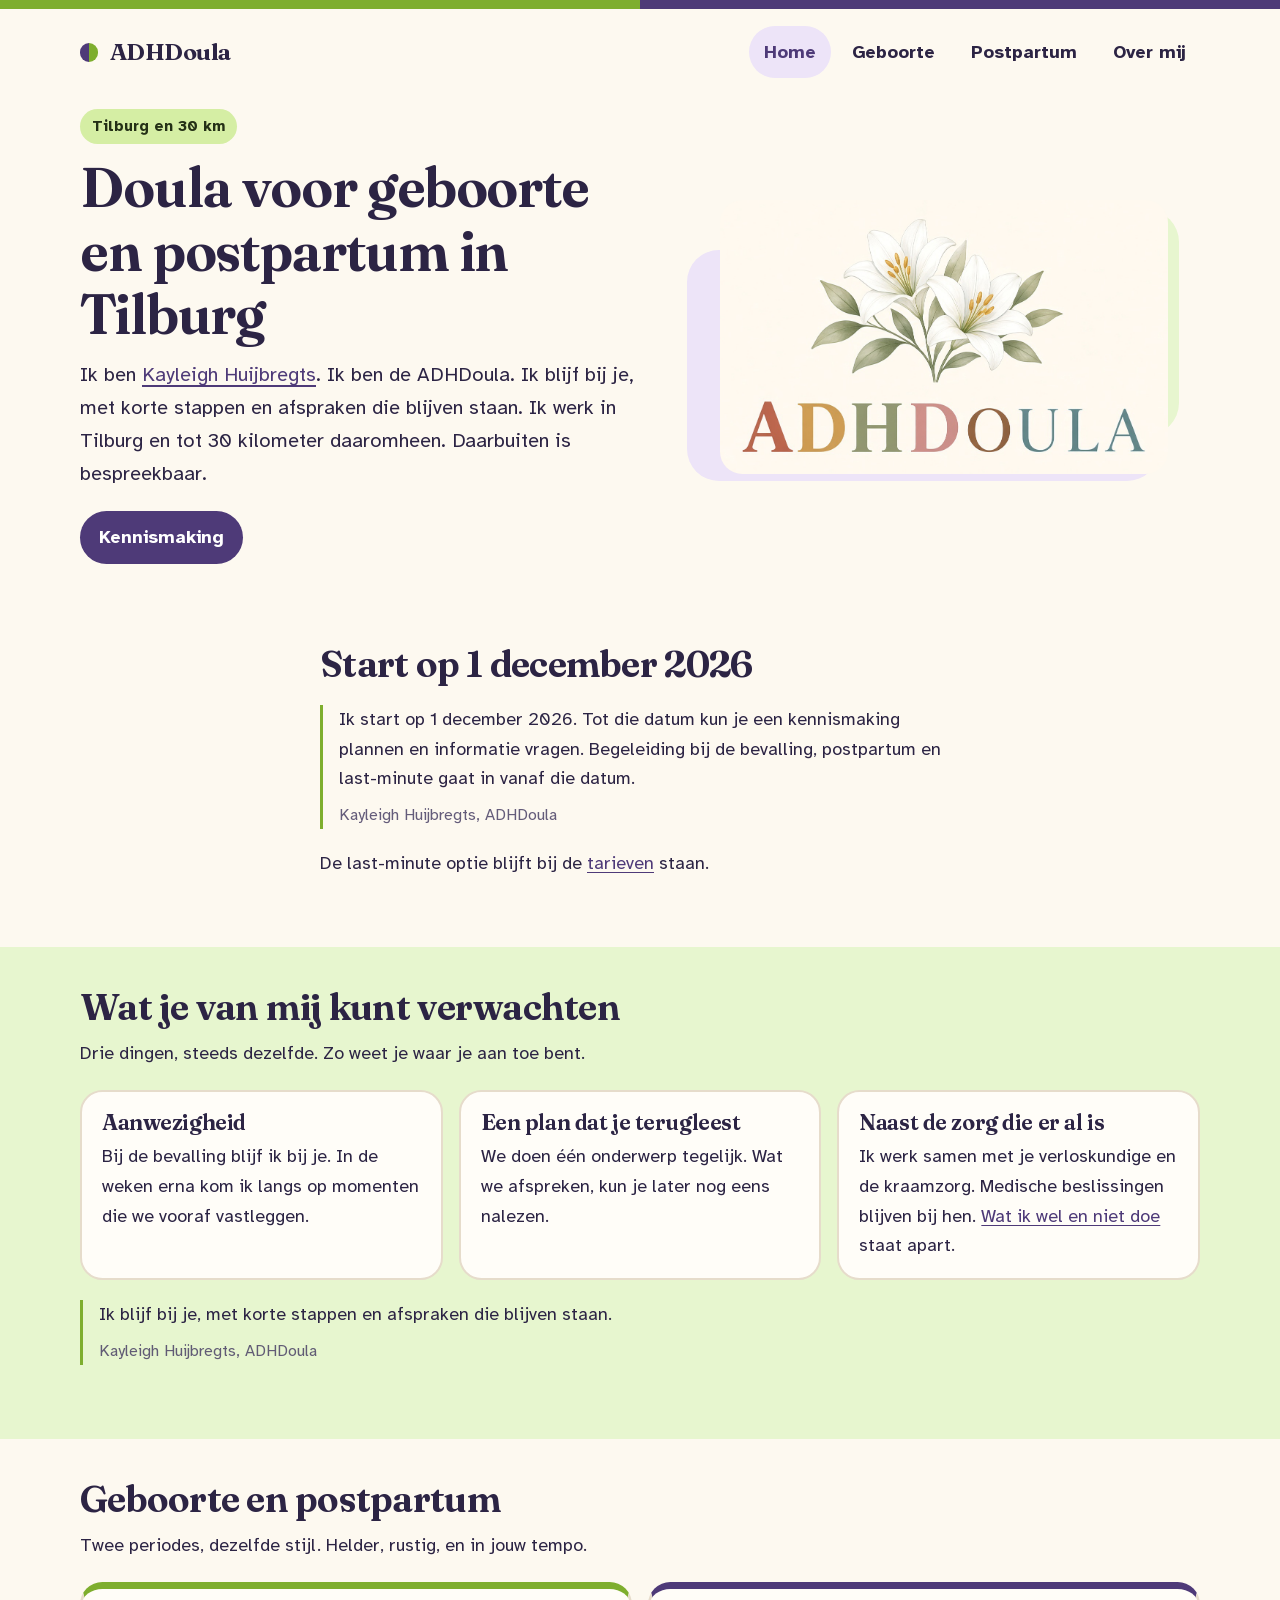
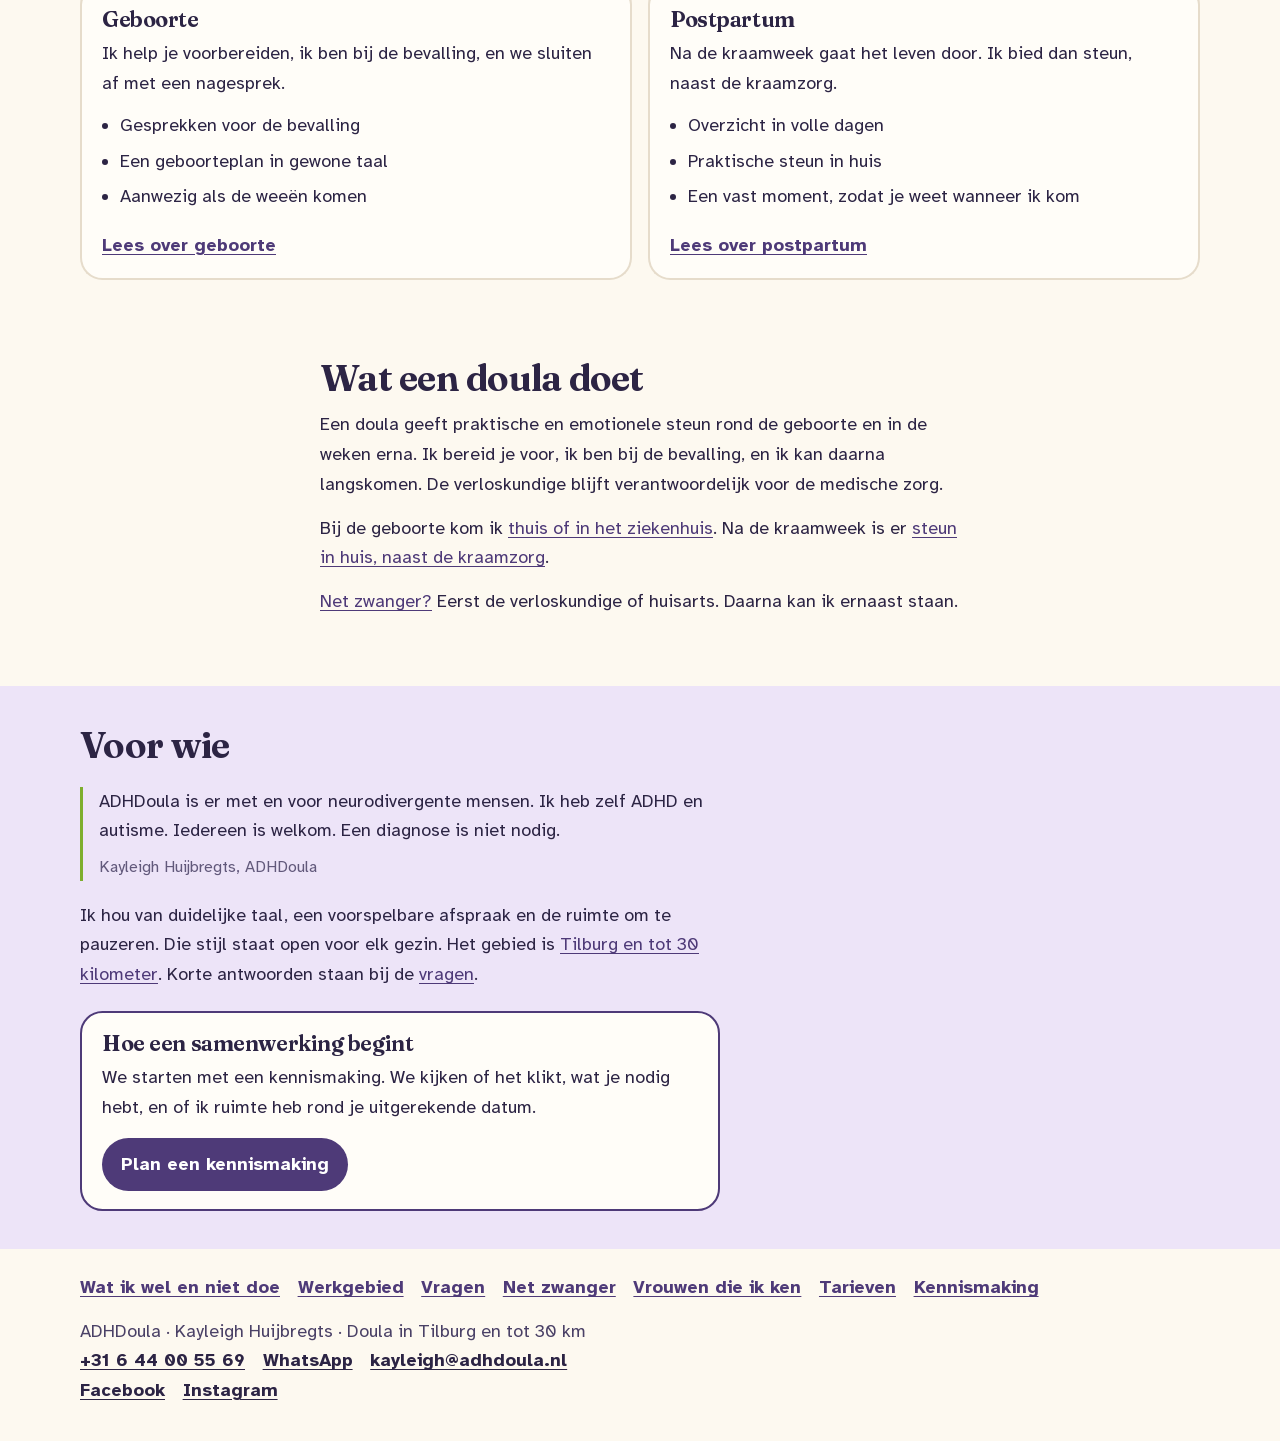
==== commit 921b32c3: "Voeg een pagina toe met vrouwen die Kayleigh kent." ====
--- a/index.html
+++ b/index.html
@@ -209,6 +209,7 @@
       <a href="werkgebied.html">Werkgebied</a>
       <a href="vragen.html">Vragen</a>
       <a href="net-zwanger.html">Net zwanger</a>
+      <a href="vrouwen-die-ik-ken.html">Vrouwen die ik ken</a>
       <a href="tarieven.html">Tarieven</a>
       <a href="kennismaking.html">Kennismaking</a>
     </nav>
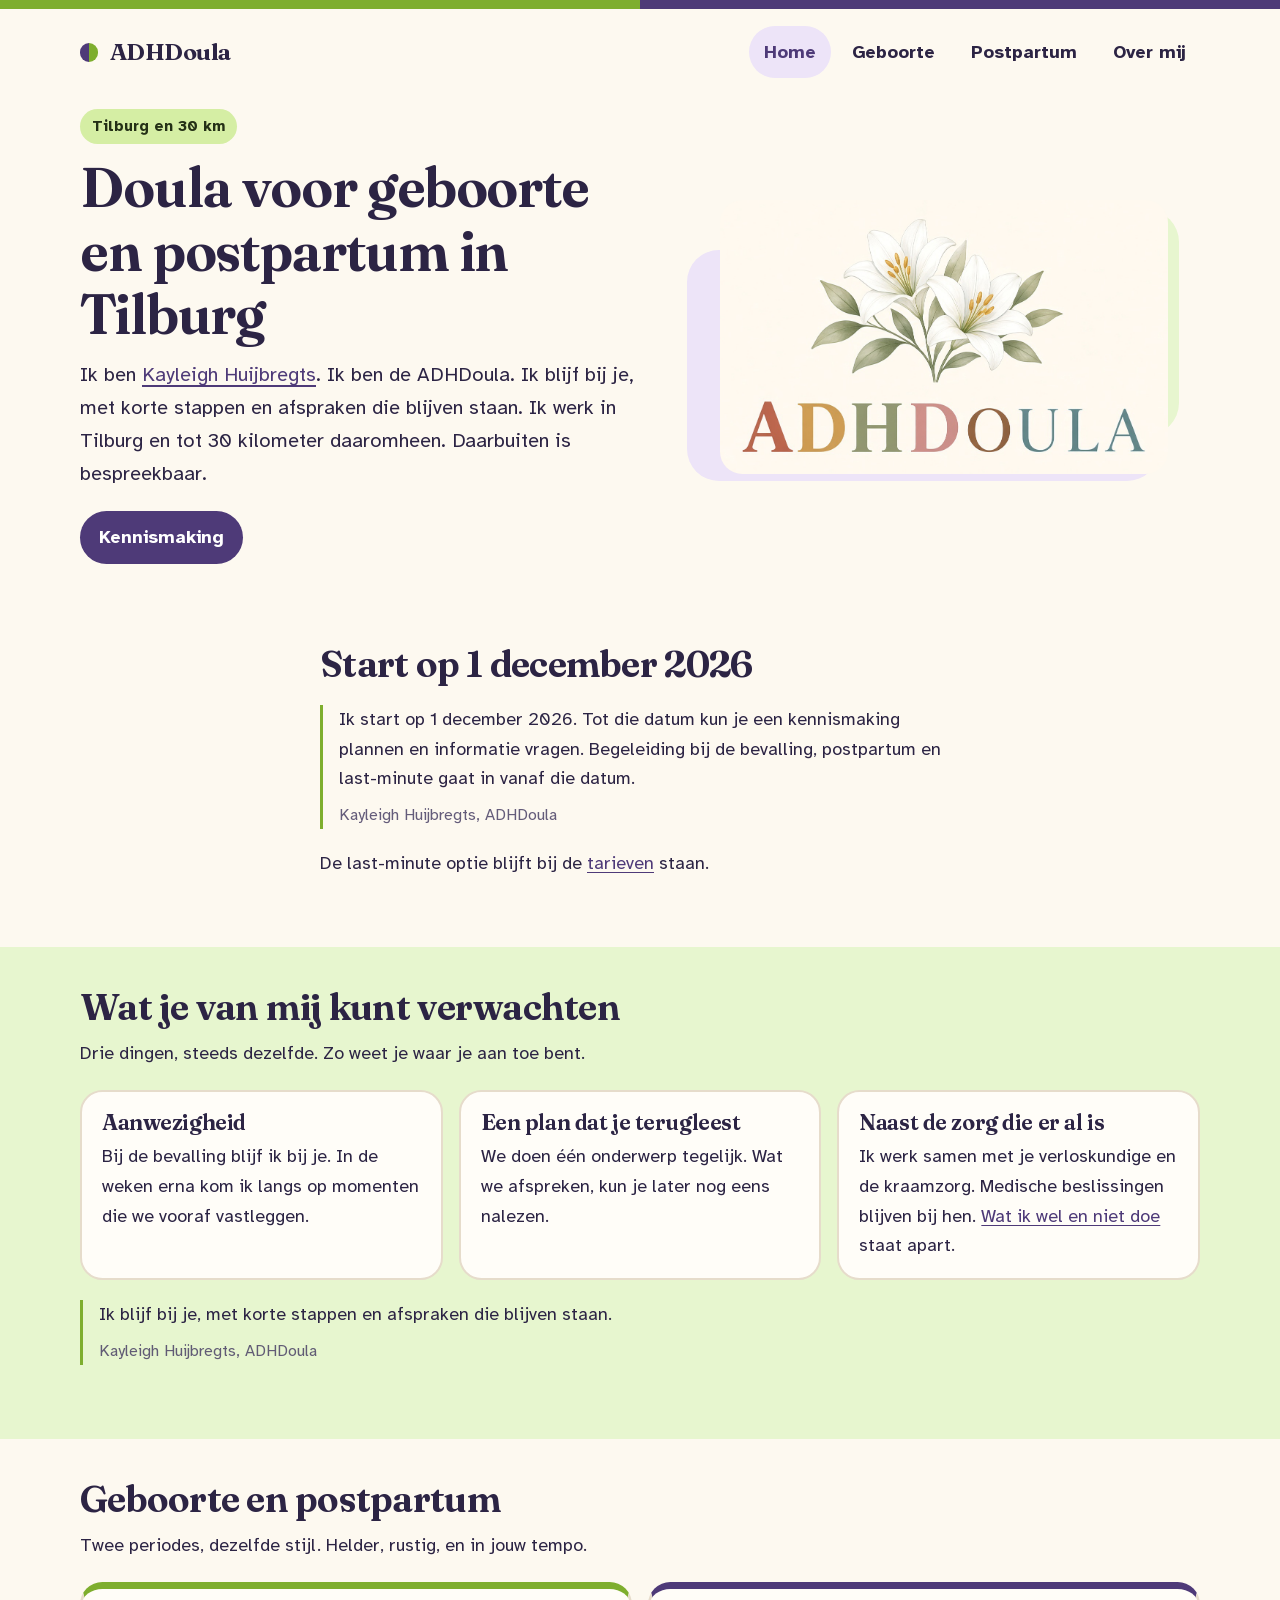
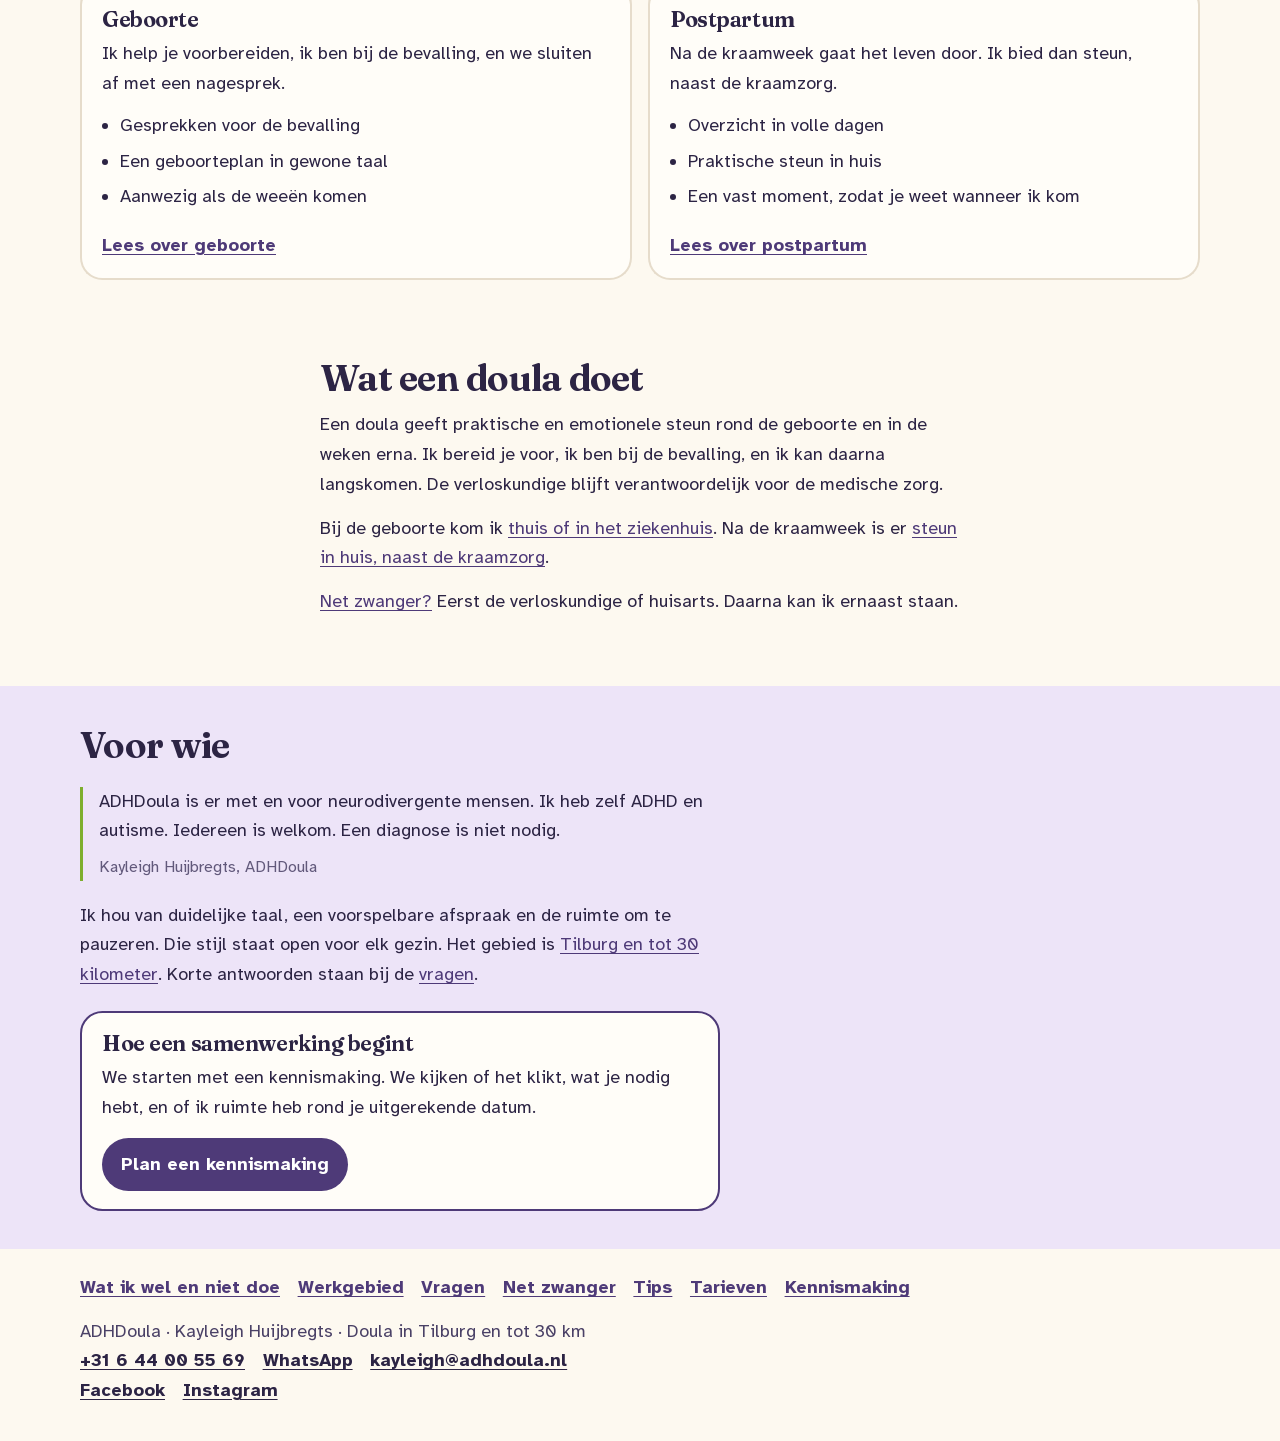
==== commit 02ef25b0: "Maak van de tipspagina hulp waar Kayleigh zelf ervaring mee heeft." ====
--- a/index.html
+++ b/index.html
@@ -209,7 +209,7 @@
       <a href="werkgebied.html">Werkgebied</a>
       <a href="vragen.html">Vragen</a>
       <a href="net-zwanger.html">Net zwanger</a>
-      <a href="vrouwen-die-ik-ken.html">Vrouwen die ik ken</a>
+      <a href="tips.html">Tips</a>
       <a href="tarieven.html">Tarieven</a>
       <a href="kennismaking.html">Kennismaking</a>
     </nav>
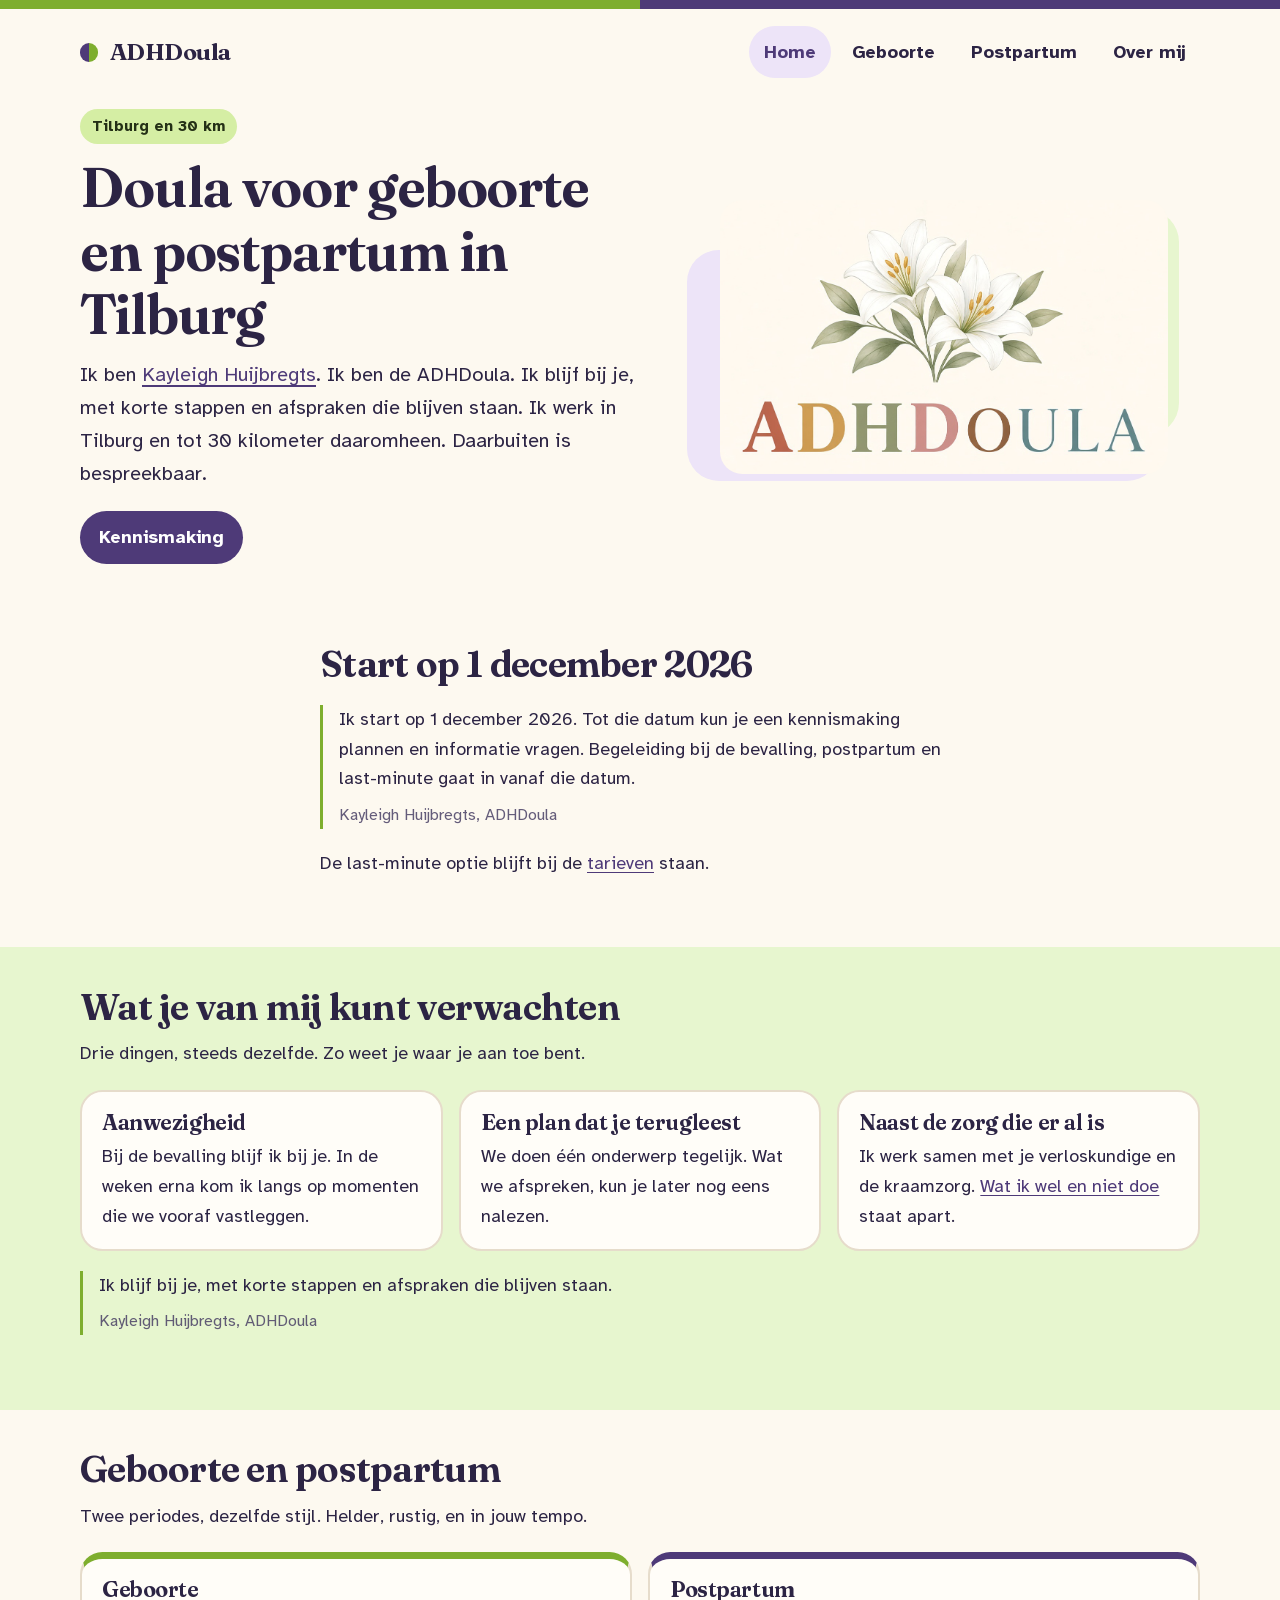
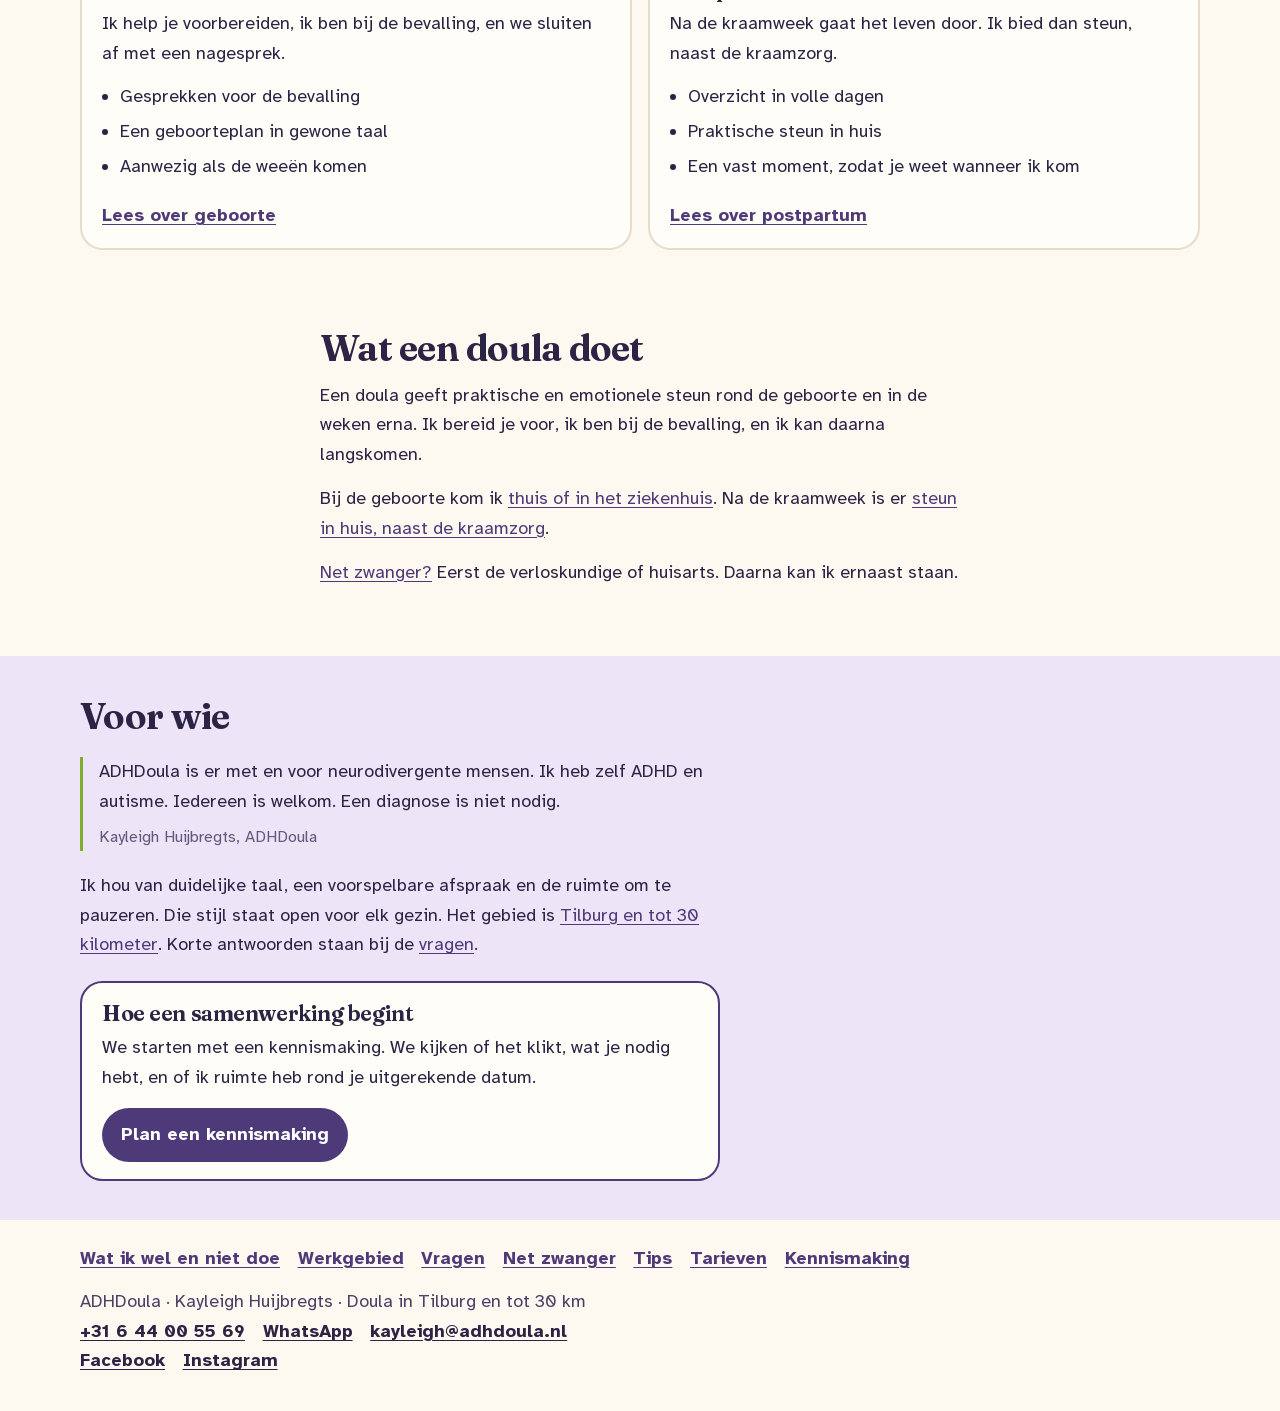
==== commit dd304a66: "Haal herhaalde disclaimers van de site, en geef de TENS eerder af." ====
--- a/index.html
+++ b/index.html
@@ -132,7 +132,7 @@
           </article>
           <article class="card">
             <h3>Naast de zorg die er al is</h3>
-            <p>Ik werk samen met je verloskundige en de kraamzorg. Medische beslissingen blijven bij hen. <a href="wel-en-niet.html">Wat ik wel en niet doe</a> staat apart.</p>
+            <p>Ik werk samen met je verloskundige en de kraamzorg. <a href="wel-en-niet.html">Wat ik wel en niet doe</a> staat apart.</p>
           </article>
         </div>
         <div class="prose">
@@ -178,7 +178,7 @@
     <section class="band" aria-labelledby="wat-is">
       <div class="wrap prose">
         <h2 id="wat-is">Wat een doula doet</h2>
-        <p>Een doula geeft praktische en emotionele steun rond de geboorte en in de weken erna. Ik bereid je voor, ik ben bij de bevalling, en ik kan daarna langskomen. De verloskundige blijft verantwoordelijk voor de medische zorg.</p>
+        <p>Een doula geeft praktische en emotionele steun rond de geboorte en in de weken erna. Ik bereid je voor, ik ben bij de bevalling, en ik kan daarna langskomen.</p>
         <p>Bij de geboorte kom ik <a href="geboorte.html">thuis of in het ziekenhuis</a>. Na de kraamweek is er <a href="postpartum.html">steun in huis, naast de kraamzorg</a>.</p>
         <p><a href="net-zwanger.html">Net zwanger?</a> Eerst de verloskundige of huisarts. Daarna kan ik ernaast staan.</p>
       </div>
